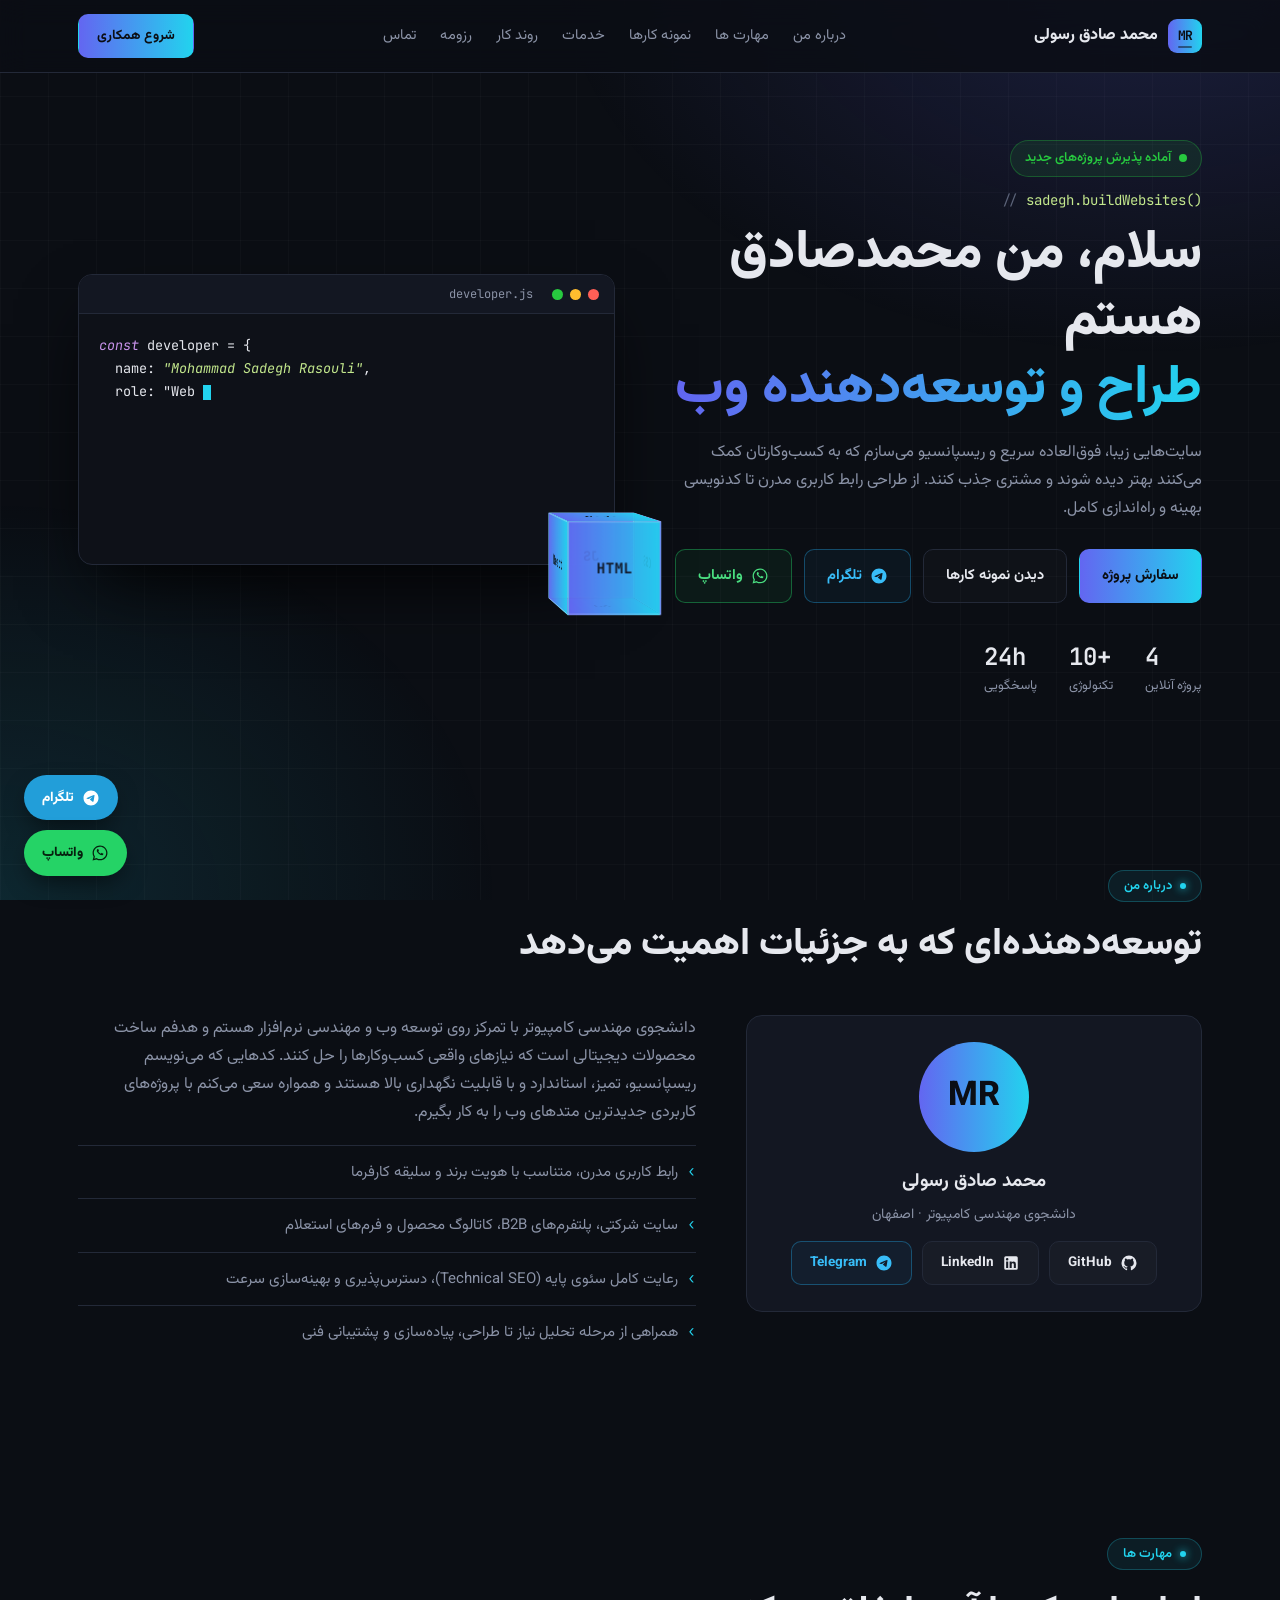
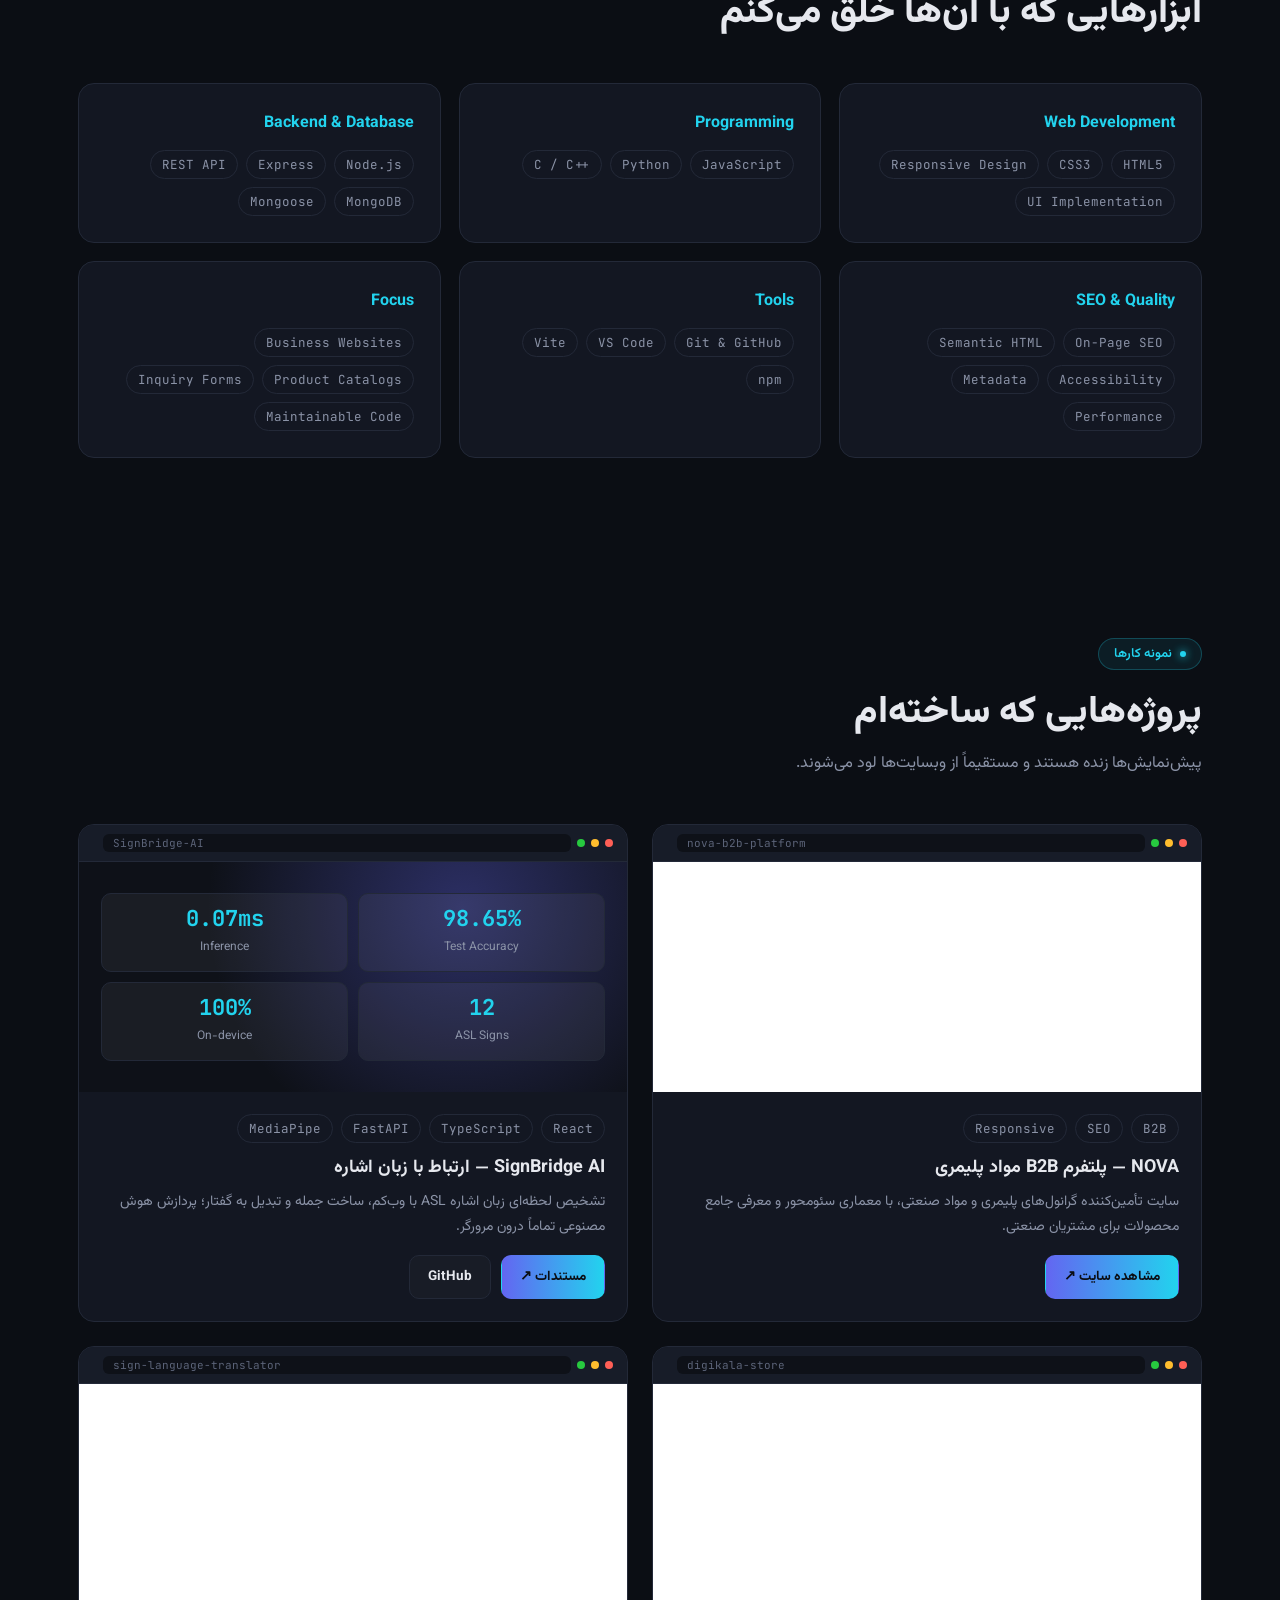
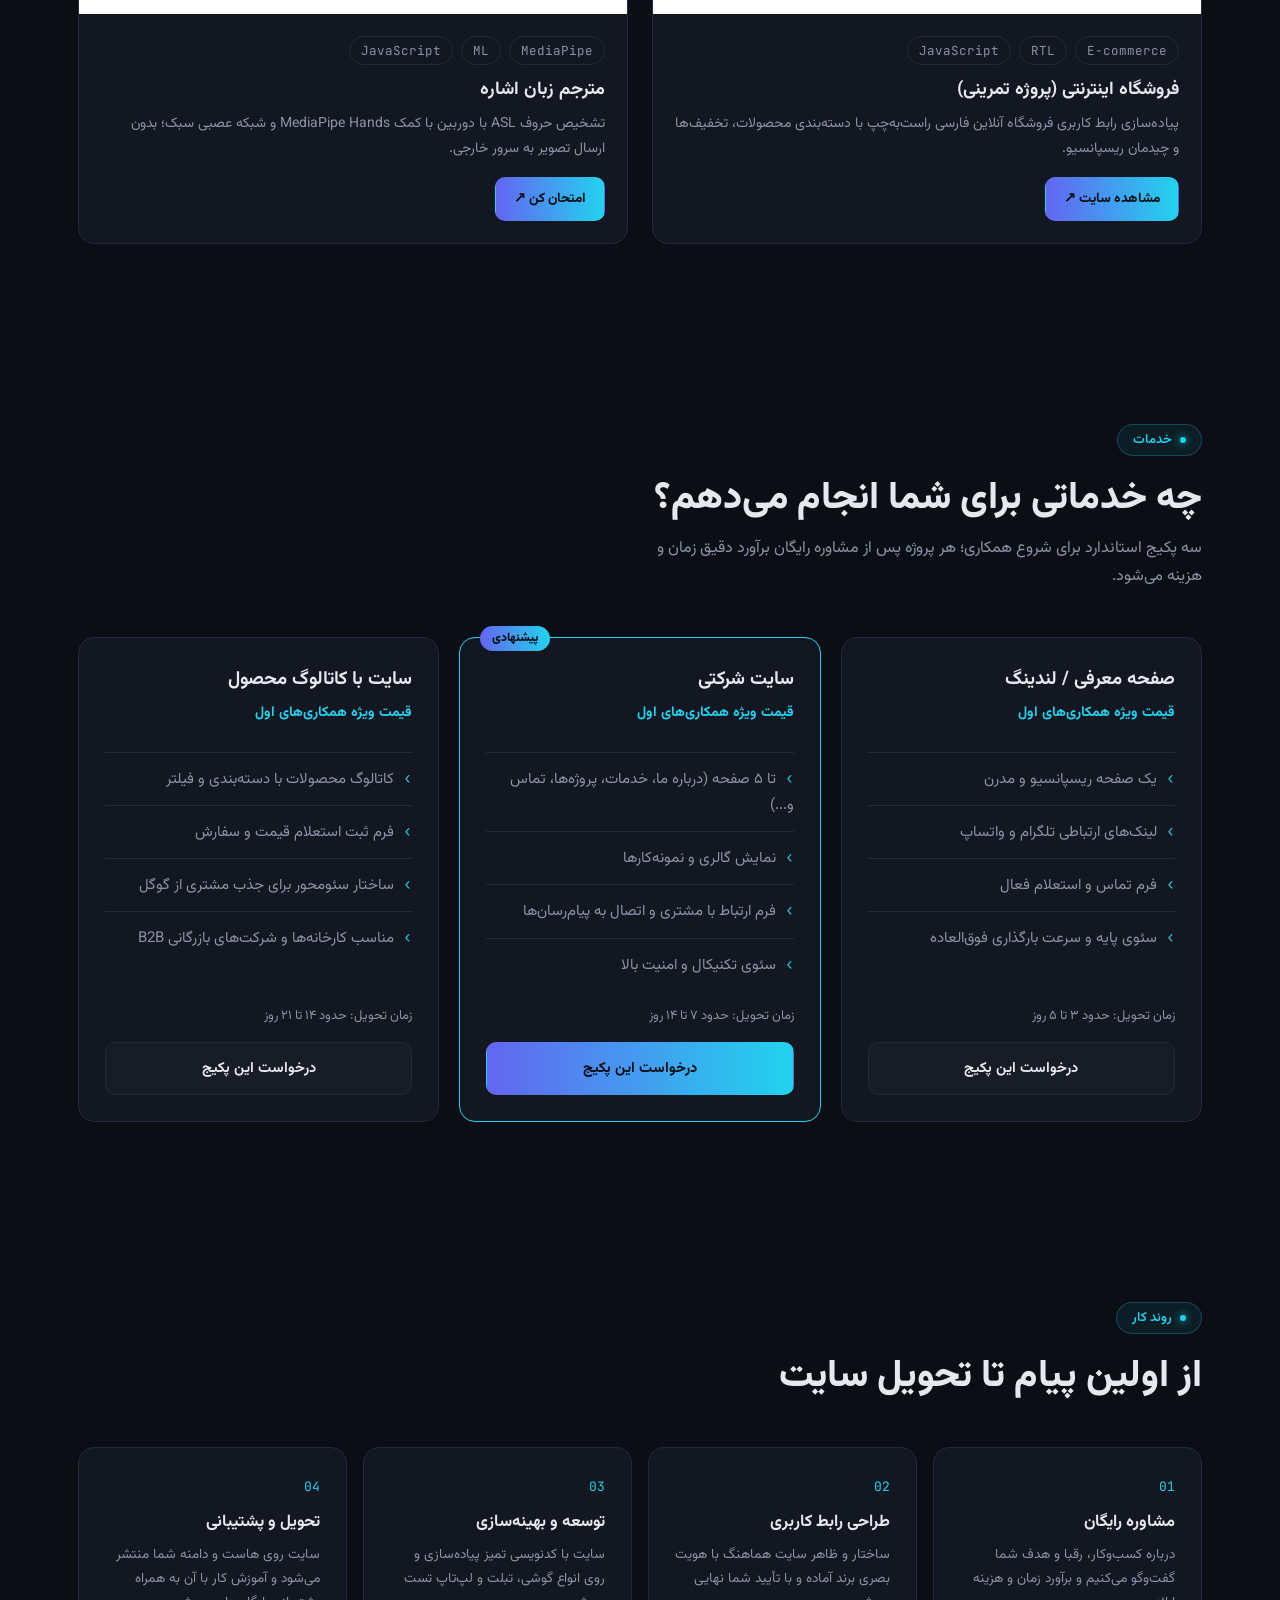
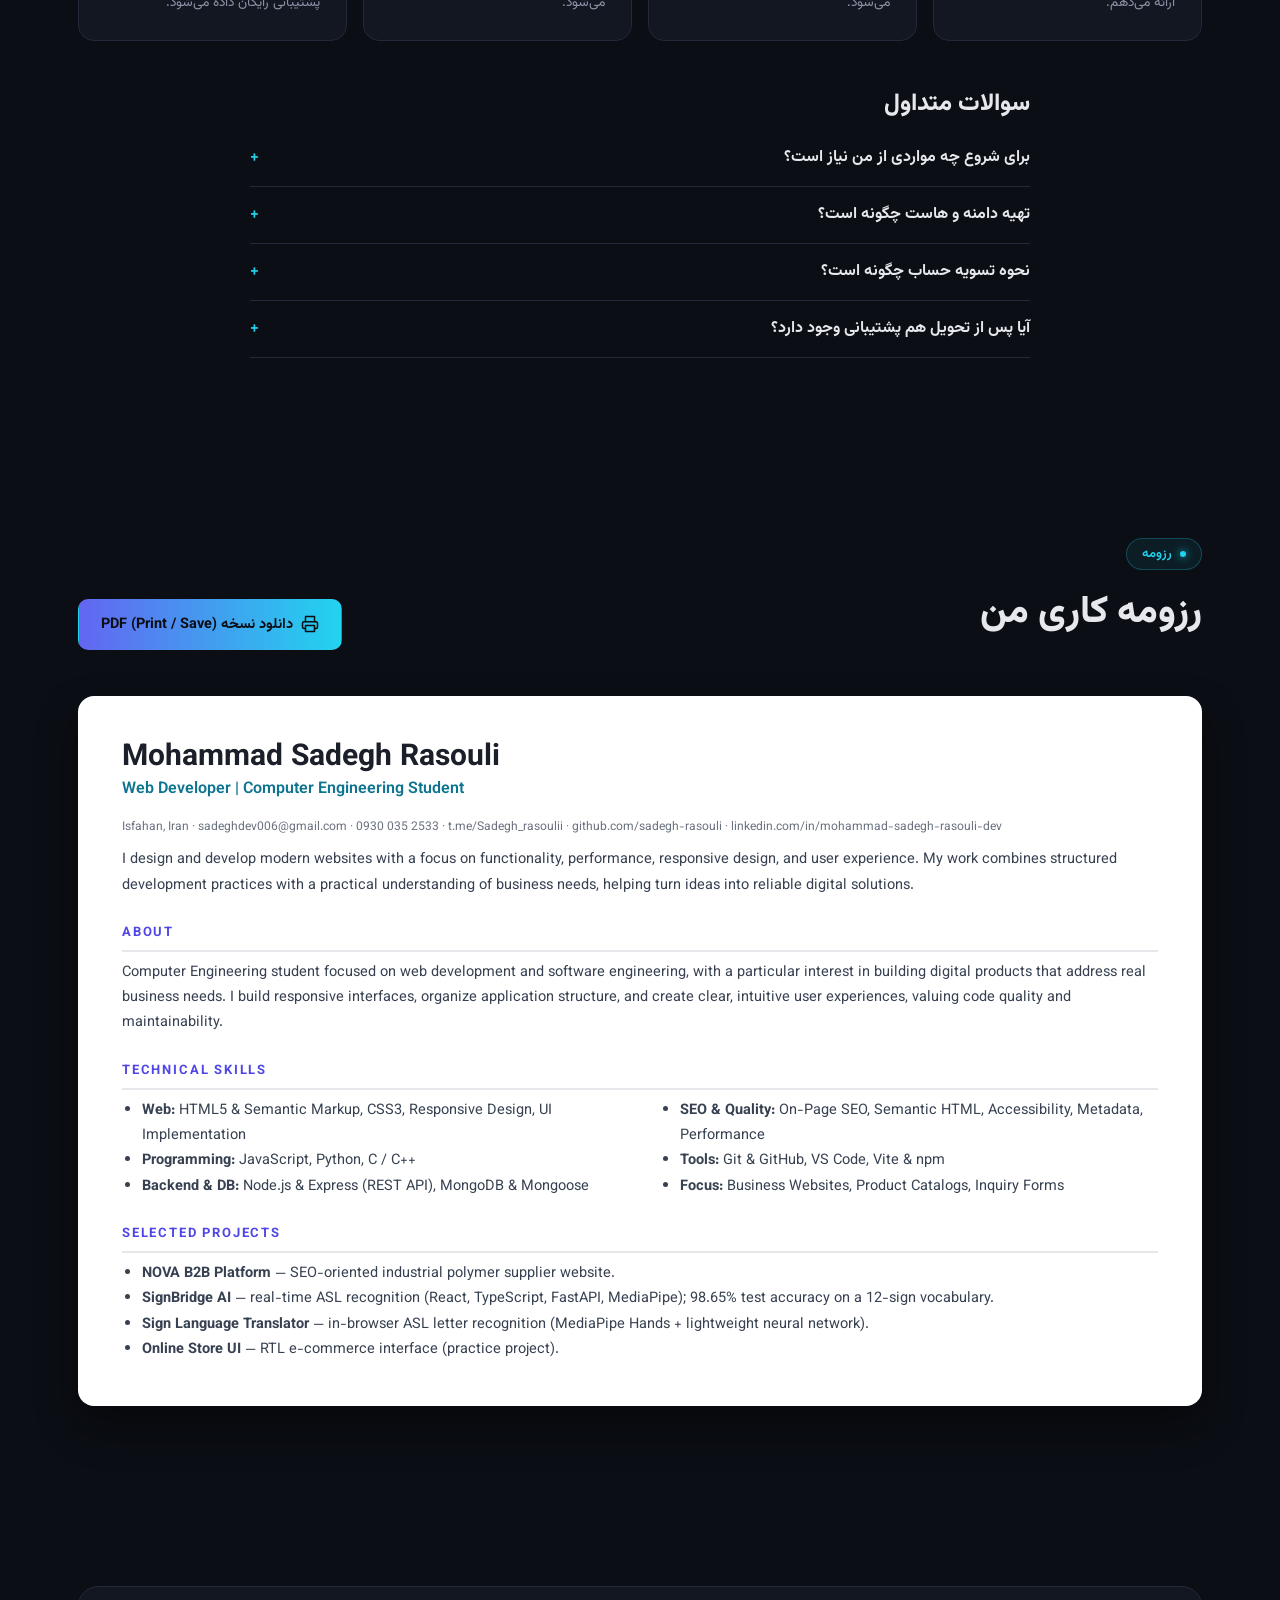
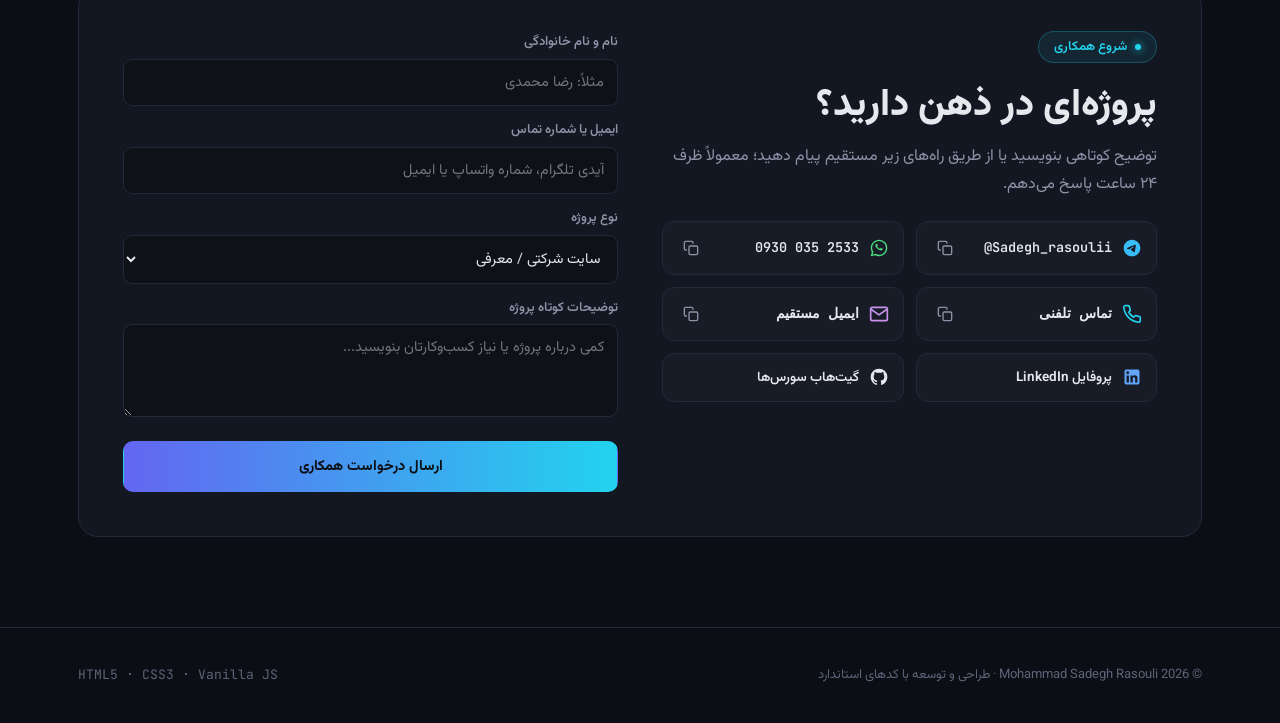
==== index.html @ d65803cf "Initial commit: Portfolio website" ====
<!DOCTYPE html>
<html lang="fa" dir="rtl">

<head>
  <meta charset="UTF-8">
  <meta name="viewport" content="width=device-width, initial-scale=1.0">
  <title>محمد صادق رسولی | Mohammad Sadegh Rasouli — Web Developer</title>
  <meta name="description"
    content="Mohammad Sadegh Rasouli — Web Developer & Computer Engineering Student. Responsive, fast, business-focused websites. اصفهان">

  <!-- Favicon -->
  <link rel="icon"
    href="data:image/svg+xml,%3Csvg xmlns='http://www.w3.org/2000/svg' viewBox='0 0 40 40'%3E%3Cdefs%3E%3ClinearGradient id='g'%3E%3Cstop stop-color='%236366F1'/%3E%3Cstop offset='1' stop-color='%2322D3EE'/%3E%3C/linearGradient%3E%3C/defs%3E%3Crect width='40' height='40' rx='10' fill='url(%23g)'/%3E%3Ctext x='20' y='26' text-anchor='middle' font-family='monospace' font-weight='700' font-size='16' fill='%230B0E14'%3EMR%3C/text%3E%3C/svg%3E">
  <meta name="theme-color" content="#0B0E14">

  <!-- Open Graph / Meta Tags -->
  <meta property="og:type" content="website">
  <meta property="og:title" content="Mohammad Sadegh Rasouli — Web Developer">
  <meta property="og:description" content="طراحی و توسعه وبسایت ریسپانسیو و سئومحور برای کسبوکارها — اصفهان">
  <meta property="og:url" content="https://sadegh-rasouli.github.io/">
  <meta property="og:image" content="https://sadegh-rasouli.github.io/images/og.jpg">
  <meta name="twitter:card" content="summary_large_image">

  <!-- Google Fonts -->
  <link rel="preconnect" href="https://fonts.googleapis.com">
  <link rel="preconnect" href="https://fonts.gstatic.com" crossorigin>
  <link
    href="https://fonts.googleapis.com/css2?family=Vazirmatn:wght@400;500;700;800&family=JetBrains+Mono:wght@400;600&display=swap"
    rel="stylesheet">

  <!-- Custom Stylesheet -->
  <link rel="stylesheet" href="css/style.css">

  <!-- Main JavaScript File (Deferred) -->
  <script src="js/main.js" defer></script>
</head>

<body>

  <!-- Ambient Glow Background -->
  <div class="glow"></div>

  <!-- Header & Navigation -->
  <header>
    <div class="nav">
      <a href="#" class="logo"><span class="lm">MR</span>محمد صادق رسولی</a>
      <nav class="nl">
        <a href="#about">درباره من</a>
        <a href="#skills">مهارت ها</a>
        <a href="#projects">نمونه کارها</a>
        <a href="#services">خدمات</a>
        <a href="#process">روند کار</a>
        <a href="#resume">رزومه</a>
        <a href="#contact">تماس</a>
      </nav>
      <div class="nav-actions">
        <a href="#contact" class="btn bp sm">شروع همکاری</a>
        <button id="navToggle" class="nav-toggle" aria-label="منو">
          <svg viewBox="0 0 24 24">
            <line x1="3" y1="12" x2="21" y2="12"></line>
            <line x1="3" y1="6" x2="21" y2="6"></line>
            <line x1="3" y1="18" x2="21" y2="18"></line>
          </svg>
        </button>
      </div>
    </div>
  </header>

  <!-- Mobile Drawer Menu -->
  <div id="mobileOverlay" class="mobile-nav-overlay"></div>
  <aside id="mobileDrawer" class="mobile-drawer" aria-label="منوی موبایل">
    <div class="mobile-drawer-header">
      <div class="logo"><span class="lm">MR</span>منوی دسترسی</div>
      <button id="drawerClose" class="mobile-drawer-close" aria-label="بستن منو">
        <svg width="20" height="20" viewBox="0 0 24 24" fill="none" stroke="currentColor" stroke-width="2" stroke-linecap="round" stroke-linejoin="round">
          <line x1="18" y1="6" x2="6" y2="18"></line>
          <line x1="6" y1="6" x2="18" y2="18"></line>
        </svg>
      </button>
    </div>
    <nav class="mobile-nav-links">
      <a href="#about">درباره من <span>›</span></a>
      <a href="#skills">مهارت ها <span>›</span></a>
      <a href="#projects">نمونه کارها <span>›</span></a>
      <a href="#services">خدمات <span>›</span></a>
      <a href="#process">روند کار <span>›</span></a>
      <a href="#resume">رزومه <span>›</span></a>
      <a href="#contact">تماس <span>›</span></a>
    </nav>
    <div class="mobile-nav-cta">
      <a href="#contact" class="btn bp">شروع همکاری</a>
      <a href="https://t.me/Sadegh_rasoulii" target="_blank" rel="noopener" class="btn b-tg">
        <svg viewBox="0 0 24 24" fill="currentColor">
          <path d="M12 2C6.48 2 2 6.48 2 12s4.48 10 10 10 10-4.48 10-10S17.52 2 12 2zm4.64 6.8c-.15 1.58-.8 5.42-1.13 7.19-.14.75-.42 1-.68 1.03-.58.05-1.02-.38-1.58-.75-.88-.58-1.38-.94-2.23-1.5-.99-.65-.35-1.01.22-1.59.15-.15 2.71-2.48 2.76-2.69a.2.2 0 00-.05-.18c-.06-.05-.14-.03-.21-.02-.09.02-1.49.95-4.22 2.79-.4.27-.76.41-1.08.4-.36-.01-1.04-.2-1.55-.37-.63-.2-1.12-.31-1.08-.66.02-.18.27-.36.74-.55 2.92-1.27 4.86-2.11 5.83-2.51 2.78-1.16 3.35-1.36 3.73-1.36.08 0 .27.02.39.12.1.08.13.19.14.27-.01.06.01.24 0 .37z"/>
        </svg>
        پیام در تلگرام
      </a>
      <a href="https://wa.me/989300352533" target="_blank" rel="noopener" class="btn b-wa">
        <svg viewBox="0 0 24 24" fill="currentColor">
          <path d="M12.04 2C6.58 2 2.13 6.45 2.13 11.91C2.13 13.66 2.59 15.36 3.45 16.86L2.05 22L7.3 20.62C8.75 21.41 10.38 21.83 12.04 21.83C17.5 21.83 21.95 17.38 21.95 11.92C21.95 9.27 20.92 6.78 19.05 4.91C17.18 3.03 14.69 2 12.04 2M12.05 3.67C14.25 3.67 16.31 4.53 17.87 6.09C19.42 7.65 20.28 9.72 20.28 11.92C20.28 16.46 16.58 20.15 12.04 20.15C10.56 20.15 9.11 19.76 7.85 19L7.55 18.83L4.43 19.65L5.26 16.61L5.06 16.29C4.24 15 3.8 13.47 3.8 11.91C3.81 7.37 7.5 3.67 12.05 3.67M9.04 6.78C8.86 6.78 8.64 6.85 8.44 7.07C8.24 7.29 7.68 7.81 7.68 8.87C7.68 9.93 8.45 10.96 8.56 11.11C8.67 11.26 10.08 13.43 12.24 14.36C12.75 14.58 13.15 14.72 13.46 14.82C13.98 14.98 14.45 14.96 14.82 14.9C15.24 14.84 16.11 14.38 16.29 13.87C16.47 13.36 16.47 12.92 16.41 12.83C16.35 12.74 16.2 12.69 15.98 12.58C15.76 12.47 14.69 11.94 14.49 11.87C14.29 11.8 14.14 11.76 14 11.98C13.86 12.2 13.45 12.69 13.33 12.83C13.21 12.97 13.09 13 12.87 12.89C12.65 12.78 11.94 12.54 11.1 11.79C10.45 11.21 10.01 10.49 9.89 10.28C9.77 10.06 9.88 9.94 9.99 9.83C10.09 9.73 10.21 9.57 10.32 9.44C10.43 9.31 10.47 9.22 10.54 9.08C10.61 8.94 10.58 8.82 10.53 8.71C10.48 8.6 10.07 7.59 9.9 7.18C9.73 6.78 9.56 6.83 9.43 6.82C9.31 6.82 9.17 6.78 9.04 6.78Z"/>
        </svg>
        پیام در واتساپ
      </a>
    </div>
  </aside>

  <!-- Hero Section -->
  <section class="hero">
    <div class="wrap hg">
      <div>
        <div class="status-badge">
          <span class="status-dot"></span>
          آماده پذیرش پروژه‌های جدید
        </div>
        <div class="tag">sadegh.buildWebsites()</div>
        <h1>سلام، من محمدصادق هستم<br><span class="gt">طراح و توسعه‌دهنده وب</span></h1>
        <p class="lede">سایت‌هایی زیبا، فوق‌العاده سریع و ریسپانسیو می‌سازم که به کسب‌وکارتان کمک می‌کنند بهتر دیده شوند و مشتری جذب کنند. از طراحی رابط کاربری مدرن تا کدنویسی بهینه و راه‌اندازی کامل.</p>
        
        <div class="cta">
          <a href="#contact" class="btn bp">سفارش پروژه</a>
          <a href="#projects" class="btn bo">دیدن نمونه کارها</a>
          <a href="https://t.me/Sadegh_rasoulii" target="_blank" rel="noopener" class="btn b-tg">
            <svg viewBox="0 0 24 24" fill="currentColor">
              <path d="M12 2C6.48 2 2 6.48 2 12s4.48 10 10 10 10-4.48 10-10S17.52 2 12 2zm4.64 6.8c-.15 1.58-.8 5.42-1.13 7.19-.14.75-.42 1-.68 1.03-.58.05-1.02-.38-1.58-.75-.88-.58-1.38-.94-2.23-1.5-.99-.65-.35-1.01.22-1.59.15-.15 2.71-2.48 2.76-2.69a.2.2 0 00-.05-.18c-.06-.05-.14-.03-.21-.02-.09.02-1.49.95-4.22 2.79-.4.27-.76.41-1.08.4-.36-.01-1.04-.2-1.55-.37-.63-.2-1.12-.31-1.08-.66.02-.18.27-.36.74-.55 2.92-1.27 4.86-2.11 5.83-2.51 2.78-1.16 3.35-1.36 3.73-1.36.08 0 .27.02.39.12.1.08.13.19.14.27-.01.06.01.24 0 .37z"/>
            </svg>
            تلگرام
          </a>
          <a href="https://wa.me/989300352533" target="_blank" rel="noopener" class="btn b-wa">
            <svg viewBox="0 0 24 24" fill="currentColor">
              <path d="M12.04 2C6.58 2 2.13 6.45 2.13 11.91C2.13 13.66 2.59 15.36 3.45 16.86L2.05 22L7.3 20.62C8.75 21.41 10.38 21.83 12.04 21.83C17.5 21.83 21.95 17.38 21.95 11.92C21.95 9.27 20.92 6.78 19.05 4.91C17.18 3.03 14.69 2 12.04 2M12.05 3.67C14.25 3.67 16.31 4.53 17.87 6.09C19.42 7.65 20.28 9.72 20.28 11.92C20.28 16.46 16.58 20.15 12.04 20.15C10.56 20.15 9.11 19.76 7.85 19L7.55 18.83L4.43 19.65L5.26 16.61L5.06 16.29C4.24 15 3.8 13.47 3.8 11.91C3.81 7.37 7.5 3.67 12.05 3.67M9.04 6.78C8.86 6.78 8.64 6.85 8.44 7.07C8.24 7.29 7.68 7.81 7.68 8.87C7.68 9.93 8.45 10.96 8.56 11.11C8.67 11.26 10.08 13.43 12.24 14.36C12.75 14.58 13.15 14.72 13.46 14.82C13.98 14.98 14.45 14.96 14.82 14.9C15.24 14.84 16.11 14.38 16.29 13.87C16.47 13.36 16.47 12.92 16.41 12.83C16.35 12.74 16.2 12.69 15.98 12.58C15.76 12.47 14.69 11.94 14.49 11.87C14.29 11.8 14.14 11.76 14 11.98C13.86 12.2 13.45 12.69 13.33 12.83C13.21 12.97 13.09 13 12.87 12.89C12.65 12.78 11.94 12.54 11.1 11.79C10.45 11.21 10.01 10.49 9.89 10.28C9.77 10.06 9.88 9.94 9.99 9.83C10.09 9.73 10.21 9.57 10.32 9.44C10.43 9.31 10.47 9.22 10.54 9.08C10.61 8.94 10.58 8.82 10.53 8.71C10.48 8.6 10.07 7.59 9.9 7.18C9.73 6.78 9.56 6.83 9.43 6.82C9.31 6.82 9.17 6.78 9.04 6.78Z"/>
            </svg>
            واتساپ
          </a>
        </div>

        <div class="st">
          <div><b>4</b><span>پروژه آنلاین</span></div>
          <div><b>10+</b><span>تکنولوژی</span></div>
          <div><b>24h</b><span>پاسخگویی</span></div>
        </div>
      </div>

      <div class="scene" data-tilt="8">
        <div class="ed">
          <div class="eb2">
            <i style="background:#FF5F56"></i>
            <i style="background:#FFBD2E"></i>
            <i style="background:#27C93F"></i>
            <span>developer.js</span>
          </div>
          <pre class="ec" id="code"></pre>
        </div>
        <div class="cube">
          <div>HTML</div>
          <div>CSS</div>
          <div>JS</div>
          <div>React</div>
          <div>Node</div>
          <div>Py</div>
        </div>
      </div>
    </div>
  </section>

  <!-- About Section -->
  <section id="about" class="rv">
    <div class="wrap">
      <div class="sh">
        <div class="eb"><i></i>درباره من</div>
        <h2>توسعه‌دهنده‌ای که به جزئیات اهمیت می‌دهد</h2>
      </div>
      <div class="abg">
        <div class="card" data-tilt="6" style="text-align:center">
          <div class="av">
            <img src="images/me.jpg" alt="Mohammad Sadegh Rasouli" onerror="this.remove()">
            MR
          </div>
          <h3>محمد صادق رسولی</h3>
          <p class="lede" style="margin:4px auto 14px;font-size:14px">دانشجوی مهندسی کامپیوتر · اصفهان</p>
          <div style="display:flex;gap:10px;justify-content:center;flex-wrap:wrap">
            <a class="btn bo sm" href="https://github.com/sadegh-rasouli" target="_blank" rel="noopener">
              <svg viewBox="0 0 24 24" fill="currentColor" width="16" height="16">
                <path d="M12 2A10 10 0 0 0 2 12c0 4.42 2.87 8.17 6.84 9.5.5.08.66-.23.66-.5v-1.69c-2.77.6-3.36-1.34-3.36-1.34-.46-1.16-1.11-1.47-1.11-1.47-.91-.62.07-.6.07-.6 1 .07 1.53 1.03 1.53 1.03.87 1.52 2.34 1.07 2.91.83.1-.65.35-1.09.63-1.34-2.22-.25-4.55-1.11-4.55-4.92 0-1.11.38-2 1.03-2.71-.1-.25-.45-1.29.1-2.64 0 0 .84-.27 2.75 1.02.79-.22 1.65-.33 2.5-.33.85 0 1.71.11 2.5.33 1.91-1.29 2.75-1.02 2.75-1.02.55 1.35.2 2.39.1 2.64.65.71 1.03 1.6 1.03 2.71 0 3.82-2.34 4.66-4.57 4.91.36.31.69.92.69 1.85V21c0 .27.16.59.67.5C19.14 20.16 22 16.42 22 12A10 10 0 0 0 12 2z"/>
              </svg>
              GitHub
            </a>
            <a class="btn bo sm" href="https://www.linkedin.com/in/mohammad-sadegh-rasouli-dev/" target="_blank" rel="noopener">
              <svg viewBox="0 0 24 24" fill="currentColor" width="16" height="16">
                <path d="M19 3a2 2 0 0 1 2 2v14a2 2 0 0 1-2 2H5a2 2 0 0 1-2-2V5a2 2 0 0 1 2-2h14m-.5 15.5v-5.3a3.26 3.26 0 0 0-3.26-3.26c-.85 0-1.84.52-2.28 1.3v-1.11h-2.79v8.37h2.79v-4.93c0-.77.62-1.4 1.39-1.4a1.4 1.4 0 0 1 1.4 1.4v4.93h2.75M6.88 8.56a1.68 1.68 0 0 0 1.68-1.68c0-.93-.75-1.69-1.68-1.69a1.69 1.69 0 0 0-1.69 1.69c0 .93.76 1.68 1.69 1.68m1.39 9.94v-8.37H5.5v8.37h2.77z"/>
              </svg>
              LinkedIn
            </a>
            <a class="btn b-tg sm" href="https://t.me/Sadegh_rasoulii" target="_blank" rel="noopener">
              <svg viewBox="0 0 24 24" fill="currentColor" width="16" height="16">
                <path d="M12 2C6.48 2 2 6.48 2 12s4.48 10 10 10 10-4.48 10-10S17.52 2 12 2zm4.64 6.8c-.15 1.58-.8 5.42-1.13 7.19-.14.75-.42 1-.68 1.03-.58.05-1.02-.38-1.58-.75-.88-.58-1.38-.94-2.23-1.5-.99-.65-.35-1.01.22-1.59.15-.15 2.71-2.48 2.76-2.69a.2.2 0 00-.05-.18c-.06-.05-.14-.03-.21-.02-.09.02-1.49.95-4.22 2.79-.4.27-.76.41-1.08.4-.36-.01-1.04-.2-1.55-.37-.63-.2-1.12-.31-1.08-.66.02-.18.27-.36.74-.55 2.92-1.27 4.86-2.11 5.83-2.51 2.78-1.16 3.35-1.36 3.73-1.36.08 0 .27.02.39.12.1.08.13.19.14.27-.01.06.01.24 0 .37z"/>
              </svg>
              Telegram
            </a>
          </div>
        </div>
        <div>
          <p class="lede" style="max-width:none">دانشجوی مهندسی کامپیوتر با تمرکز روی توسعه وب و مهندسی نرم‌افزار هستم و هدفم ساخت محصولات دیجیتالی است که نیازهای واقعی کسب‌وکارها را حل کنند. کدهایی که می‌نویسم ریسپانسیو، تمیز، استاندارد و با قابلیت نگهداری بالا هستند و همواره سعی می‌کنم با پروژه‌های کاربردی جدیدترین متدهای وب را به کار بگیرم.</p>
          <ul class="ck">
            <li>رابط کاربری مدرن، متناسب با هویت برند و سلیقه کارفرما</li>
            <li>سایت شرکتی، پلتفرم‌های B2B، کاتالوگ محصول و فرم‌های استعلام</li>
            <li>رعایت کامل سئوی پایه (Technical SEO)، دسترس‌پذیری و بهینه‌سازی سرعت</li>
            <li>همراهی از مرحله تحلیل نیاز تا طراحی، پیاده‌سازی و پشتیبانی فنی</li>
          </ul>
        </div>
      </div>
    </div>
  </section>

  <!-- Skills Section -->
  <section id="skills" class="rv">
    <div class="wrap">
      <div class="sh">
        <div class="eb"><i></i>مهارت ها</div>
        <h2>ابزارهایی که با آن‌ها خلق می‌کنم</h2>
      </div>
      <div class="sg">
        <div class="card" data-tilt="6">
          <h3>Web Development</h3>
          <div class="chips">
            <span>HTML5</span>
            <span>CSS3</span>
            <span>Responsive Design</span>
            <span>UI Implementation</span>
          </div>
        </div>
        <div class="card" data-tilt="6">
          <h3>Programming</h3>
          <div class="chips">
            <span>JavaScript</span>
            <span>Python</span>
            <span>C / C++</span>
          </div>
        </div>
        <div class="card" data-tilt="6">
          <h3>Backend & Database</h3>
          <div class="chips">
            <span>Node.js</span>
            <span>Express</span>
            <span>REST API</span>
            <span>MongoDB</span>
            <span>Mongoose</span>
          </div>
        </div>
        <div class="card" data-tilt="6">
          <h3>SEO & Quality</h3>
          <div class="chips">
            <span>On-Page SEO</span>
            <span>Semantic HTML</span>
            <span>Accessibility</span>
            <span>Metadata</span>
            <span>Performance</span>
          </div>
        </div>
        <div class="card" data-tilt="6">
          <h3>Tools</h3>
          <div class="chips">
            <span>Git & GitHub</span>
            <span>VS Code</span>
            <span>Vite</span>
            <span>npm</span>
          </div>
        </div>
        <div class="card" data-tilt="6">
          <h3>Focus</h3>
          <div class="chips">
            <span>Business Websites</span>
            <span>Product Catalogs</span>
            <span>Inquiry Forms</span>
            <span>Maintainable Code</span>
          </div>
        </div>
      </div>
    </div>
  </section>

  <!-- Projects Section -->
  <section id="projects" class="rv">
    <div class="wrap">
      <div class="sh">
        <div class="eb"><i></i>نمونه کارها</div>
        <h2>پروژه‌هایی که ساخته‌ام</h2>
        <p class="lede">پیش‌نمایش‌ها زنده هستند و مستقیماً از وبسایت‌ها لود می‌شوند.</p>
      </div>
      <div class="pg">
        <div class="card pc" data-tilt="5">
          <div class="bar">
            <i style="background:#FF5F56"></i>
            <i style="background:#FFBD2E"></i>
            <i style="background:#27C93F"></i>
            <span>nova-b2b-platform</span>
          </div>
          <div class="pv">
            <iframe loading="lazy" title="NOVA preview" sandbox="allow-scripts allow-same-origin"
              data-src="https://sadegh-rasouli.github.io/nova-b2b-platform/"></iframe>
          </div>
          <div class="pi">
            <div class="chips"><span>B2B</span><span>SEO</span><span>Responsive</span></div>
            <h3>NOVA — پلتفرم B2B مواد پلیمری</h3>
            <p>سایت تأمین‌کننده گرانول‌های پلیمری و مواد صنعتی، با معماری سئومحور و معرفی جامع محصولات برای مشتریان صنعتی.</p>
            <div class="pl">
              <a class="btn bp sm" href="https://sadegh-rasouli.github.io/nova-b2b-platform/" target="_blank"
                rel="noopener">مشاهده سایت ↗</a>
            </div>
          </div>
        </div>

        <div class="card pc" data-tilt="5">
          <div class="bar">
            <i style="background:#FF5F56"></i>
            <i style="background:#FFBD2E"></i>
            <i style="background:#27C93F"></i>
            <span>SignBridge-AI</span>
          </div>
          <div class="pv sb">
            <div><b>98.65%</b><small>Test Accuracy</small></div>
            <div><b>0.07ms</b><small>Inference</small></div>
            <div><b>12</b><small>ASL Signs</small></div>
            <div><b>100%</b><small>On-device</small></div>
          </div>
          <div class="pi">
            <div class="chips"><span>React</span><span>TypeScript</span><span>FastAPI</span><span>MediaPipe</span></div>
            <h3>SignBridge AI — ارتباط با زبان اشاره</h3>
            <p>تشخیص لحظه‌ای زبان اشاره ASL با وب‌کم، ساخت جمله و تبدیل به گفتار؛ پردازش هوش مصنوعی تماماً درون مرورگر.</p>
            <div class="pl">
              <a class="btn bp sm" href="https://sadegh-rasouli.github.io/SignBridge-AI/" target="_blank"
                rel="noopener">مستندات ↗</a>
              <a class="btn bo sm" href="https://github.com/sadegh-rasouli/SignBridge-AI" target="_blank"
                rel="noopener">GitHub</a>
            </div>
          </div>
        </div>

        <div class="card pc" data-tilt="5">
          <div class="bar">
            <i style="background:#FF5F56"></i>
            <i style="background:#FFBD2E"></i>
            <i style="background:#27C93F"></i>
            <span>digikala-store</span>
          </div>
          <div class="pv">
            <iframe loading="lazy" title="Store preview" sandbox="allow-scripts allow-same-origin"
              data-src="https://sadegh-rasouli.github.io/digikala-store/"></iframe>
          </div>
          <div class="pi">
            <div class="chips"><span>E-commerce</span><span>RTL</span><span>JavaScript</span></div>
            <h3>فروشگاه اینترنتی (پروژه تمرینی)</h3>
            <p>پیاده‌سازی رابط کاربری فروشگاه آنلاین فارسی راست‌به‌چپ با دسته‌بندی محصولات، تخفیف‌ها و چیدمان ریسپانسیو.</p>
            <div class="pl">
              <a class="btn bp sm" href="https://sadegh-rasouli.github.io/digikala-store/" target="_blank"
                rel="noopener">مشاهده سایت ↗</a>
            </div>
          </div>
        </div>

        <div class="card pc" data-tilt="5">
          <div class="bar">
            <i style="background:#FF5F56"></i>
            <i style="background:#FFBD2E"></i>
            <i style="background:#27C93F"></i>
            <span>sign-language-translator</span>
          </div>
          <div class="pv">
            <iframe loading="lazy" title="Translator preview" sandbox="allow-scripts allow-same-origin"
              data-src="https://sadegh-rasouli.github.io/sign-language-translator/"></iframe>
          </div>
          <div class="pi">
            <div class="chips"><span>MediaPipe</span><span>ML</span><span>JavaScript</span></div>
            <h3>مترجم زبان اشاره</h3>
            <p>تشخیص حروف ASL با دوربین با کمک MediaPipe Hands و شبکه عصبی سبک؛ بدون ارسال تصویر به سرور خارجی.</p>
            <div class="pl">
              <a class="btn bp sm" href="https://sadegh-rasouli.github.io/sign-language-translator/" target="_blank"
                rel="noopener">امتحان کن ↗</a>
            </div>
          </div>
        </div>
      </div>
    </div>
  </section>

  <!-- Services Section -->
  <section id="services" class="rv">
    <div class="wrap">
      <div class="sh">
        <div class="eb"><i></i>خدمات</div>
        <h2>چه خدماتی برای شما انجام می‌دهم؟</h2>
        <p class="lede">سه پکیج استاندارد برای شروع همکاری؛ هر پروژه پس از مشاوره رایگان برآورد دقیق زمان و هزینه می‌شود.</p>
      </div>
      <div class="pk">
        <div class="card" data-tilt="5">
          <h3>صفحه معرفی / لندینگ</h3>
          <p class="pr">قیمت ویژه همکاری‌های اول</p>
          <ul class="ck">
            <li>یک صفحه ریسپانسیو و مدرن</li>
            <li>لینک‌های ارتباطی تلگرام و واتساپ</li>
            <li>فرم تماس و استعلام فعال</li>
            <li>سئوی پایه و سرعت بارگذاری فوق‌العاده</li>
          </ul>
          <p class="tm">زمان تحویل: حدود ۳ تا ۵ روز</p>
          <a class="btn bo" href="#contact">درخواست این پکیج</a>
        </div>
        <div class="card hot" data-tilt="5">
          <h3>سایت شرکتی</h3>
          <p class="pr">قیمت ویژه همکاری‌های اول</p>
          <ul class="ck">
            <li>تا ۵ صفحه (درباره ما، خدمات، پروژه‌ها، تماس و...)</li>
            <li>نمایش گالری و نمونه‌کارها</li>
            <li>فرم ارتباط با مشتری و اتصال به پیام‌رسان‌ها</li>
            <li>سئوی تکنیکال و امنیت بالا</li>
          </ul>
          <p class="tm">زمان تحویل: حدود ۷ تا ۱۴ روز</p>
          <a class="btn bp" href="#contact">درخواست این پکیج</a>
        </div>
        <div class="card" data-tilt="5">
          <h3>سایت با کاتالوگ محصول</h3>
          <p class="pr">قیمت ویژه همکاری‌های اول</p>
          <ul class="ck">
            <li>کاتالوگ محصولات با دسته‌بندی و فیلتر</li>
            <li>فرم ثبت استعلام قیمت و سفارش</li>
            <li>ساختار سئومحور برای جذب مشتری از گوگل</li>
            <li>مناسب کارخانه‌ها و شرکت‌های بازرگانی B2B</li>
          </ul>
          <p class="tm">زمان تحویل: حدود ۱۴ تا ۲۱ روز</p>
          <a class="btn bo" href="#contact">درخواست این پکیج</a>
        </div>
      </div>
    </div>
  </section>

  <!-- Process & FAQ Section -->
  <section id="process" class="rv">
    <div class="wrap">
      <div class="sh">
        <div class="eb"><i></i>روند کار</div>
        <h2>از اولین پیام تا تحویل سایت</h2>
      </div>
      <div class="stp">
        <div class="card">
          <span class="mono">01</span>
          <h3>مشاوره رایگان</h3>
          <p>درباره کسب‌وکار، رقبا و هدف شما گفت‌وگو می‌کنیم و برآورد زمان و هزینه ارائه می‌دهم.</p>
        </div>
        <div class="card">
          <span class="mono">02</span>
          <h3>طراحی رابط کاربری</h3>
          <p>ساختار و ظاهر سایت هماهنگ با هویت بصری برند آماده و با تأیید شما نهایی می‌شود.</p>
        </div>
        <div class="card">
          <span class="mono">03</span>
          <h3>توسعه و بهینه‌سازی</h3>
          <p>سایت با کدنویسی تمیز پیاده‌سازی و روی انواع گوشی، تبلت و لپ‌تاپ تست می‌شود.</p>
        </div>
        <div class="card">
          <span class="mono">04</span>
          <h3>تحویل و پشتیبانی</h3>
          <p>سایت روی هاست و دامنه شما منتشر می‌شود و آموزش کار با آن به همراه پشتیبانی رایگان داده می‌شود.</p>
        </div>
      </div>

      <div class="faq">
        <h2 style="font-size:24px;margin-bottom:10px">سوالات متداول</h2>
        <details>
          <summary>برای شروع چه مواردی از من نیاز است؟</summary>
          <p>معرفی کوتاه کسب‌وکار، لوگو، تصاویر و در صورت وجود نمونه سایت‌هایی که می‌پسندید. مابقی مراحل فنی با من است.</p>
        </details>
        <details>
          <summary>تهیه دامنه و هاست چگونه است؟</summary>
          <p>در تمام مراحل انتخاب بهترین هاست و ثبت دامنه راهنمایی کامل دریافت می‌کنید و کانفیگ‌ها به رایگان انجام می‌شود.</p>
        </details>
        <details>
          <summary>نحوه تسویه حساب چگونه است؟</summary>
          <p>پس از توافق، درصدی به عنوان پیش‌پرداخت برای شروع کار و مابقی بعد از مشاهده و تأیید نهایی سایت پرداخت می‌شود.</p>
        </details>
        <details>
          <summary>آیا پس از تحویل هم پشتیبانی وجود دارد؟</summary>
          <p>بله، هرگونه باگ و ایراد فنی بدون هزینه رفع می‌شود و برای افزودن قابلیت‌های آتی همیشه در دسترس خواهم بود.</p>
        </details>
      </div>
    </div>
  </section>

  <!-- Resume Section -->
  <section id="resume" class="rv">
    <div class="wrap">
      <div class="sh noprint"
        style="display:flex;justify-content:space-between;align-items:flex-end;gap:20px;flex-wrap:wrap">
        <div>
          <div class="eb"><i></i>رزومه</div>
          <h2>رزومه کاری من</h2>
        </div>
        <button class="btn bp" onclick="window.print()">
          <svg viewBox="0 0 24 24" fill="none" stroke="currentColor" stroke-width="2" stroke-linecap="round" stroke-linejoin="round" width="18" height="18">
            <polyline points="6 9 6 2 18 2 18 9"></polyline>
            <path d="M6 18H4a2 2 0 0 1-2-2v-5a2 2 0 0 1 2-2h16a2 2 0 0 1 2 2v5a2 2 0 0 1-2 2h-2"></path>
            <rect x="6" y="14" width="12" height="8"></rect>
          </svg>
          دانلود نسخه PDF (Print / Save)
        </button>
      </div>
      <div class="res">
        <h3>Mohammad Sadegh Rasouli</h3>
        <div class="rl">Web Developer | Computer Engineering Student</div>
        <p><small>Isfahan, Iran · sadeghdev006@gmail.com · 0930 035 2533 · t.me/Sadegh_rasoulii · github.com/sadegh-rasouli ·
            linkedin.com/in/mohammad-sadegh-rasouli-dev</small></p>
        <p>I design and develop modern websites with a focus on functionality, performance, responsive design, and user
          experience. My work combines structured development practices with a practical understanding of business
          needs, helping turn ideas into reliable digital solutions.</p>

        <h4>About</h4>
        <p>Computer Engineering student focused on web development and software engineering, with a particular interest
          in building digital products that address real business needs. I build responsive interfaces, organize
          application structure, and create clear, intuitive user experiences, valuing code quality and maintainability.
        </p>

        <h4>Technical Skills</h4>
        <div class="two">
          <ul>
            <li><b>Web:</b> HTML5 &amp; Semantic Markup, CSS3, Responsive Design, UI Implementation</li>
            <li><b>Programming:</b> JavaScript, Python, C / C++</li>
            <li><b>Backend &amp; DB:</b> Node.js &amp; Express (REST API), MongoDB &amp; Mongoose</li>
          </ul>
          <ul>
            <li><b>SEO &amp; Quality:</b> On-Page SEO, Semantic HTML, Accessibility, Metadata, Performance</li>
            <li><b>Tools:</b> Git &amp; GitHub, VS Code, Vite &amp; npm</li>
            <li><b>Focus:</b> Business Websites, Product Catalogs, Inquiry Forms</li>
          </ul>
        </div>

        <h4>Selected Projects</h4>
        <ul>
          <li><b>NOVA B2B Platform</b> — SEO-oriented industrial polymer supplier website.</li>
          <li><b>SignBridge AI</b> — real-time ASL recognition (React, TypeScript, FastAPI, MediaPipe); 98.65% test
            accuracy on a 12-sign vocabulary.</li>
          <li><b>Sign Language Translator</b> — in-browser ASL letter recognition (MediaPipe Hands + lightweight neural
            network).</li>
          <li><b>Online Store UI</b> — RTL e-commerce interface (practice project).</li>
        </ul>
      </div>
    </div>
  </section>

  <!-- Contact Section -->
  <section id="contact" class="rv">
    <div class="wrap">
      <div class="box">
        <div class="cg">
          <div>
            <div class="eb"><i></i>شروع همکاری</div>
            <h2>پروژه‌ای در ذهن دارید؟</h2>
            <p class="lede">توضیح کوتاهی بنویسید یا از طریق راه‌های زیر مستقیم پیام دهید؛ معمولاً ظرف ۲۴ ساعت پاسخ می‌دهم.</p>

            <div class="qc">
              <!-- Telegram Card -->
              <div class="qc-card">
                <a class="qc-info" href="https://t.me/Sadegh_rasoulii" target="_blank" rel="noopener">
                  <svg viewBox="0 0 24 24" fill="#38bdf8">
                    <path d="M12 2C6.48 2 2 6.48 2 12s4.48 10 10 10 10-4.48 10-10S17.52 2 12 2zm4.64 6.8c-.15 1.58-.8 5.42-1.13 7.19-.14.75-.42 1-.68 1.03-.58.05-1.02-.38-1.58-.75-.88-.58-1.38-.94-2.23-1.5-.99-.65-.35-1.01.22-1.59.15-.15 2.71-2.48 2.76-2.69a.2.2 0 00-.05-.18c-.06-.05-.14-.03-.21-.02-.09.02-1.49.95-4.22 2.79-.4.27-.76.41-1.08.4-.36-.01-1.04-.2-1.55-.37-.63-.2-1.12-.31-1.08-.66.02-.18.27-.36.74-.55 2.92-1.27 4.86-2.11 5.83-2.51 2.78-1.16 3.35-1.36 3.73-1.36.08 0 .27.02.39.12.1.08.13.19.14.27-.01.06.01.24 0 .37z"/>
                  </svg>
                  <span class="qc-label mono">@Sadegh_rasoulii</span>
                </a>
                <button class="copy-btn" data-copy="@Sadegh_rasoulii" data-label="آیدی تلگرام" title="کپی آیدی تلگرام" aria-label="کپی آیدی تلگرام">
                  <svg viewBox="0 0 24 24" fill="none" stroke="currentColor" stroke-width="2" stroke-linecap="round" stroke-linejoin="round">
                    <rect x="9" y="9" width="13" height="13" rx="2" ry="2"></rect>
                    <path d="M5 15H4a2 2 0 0 1-2-2V4a2 2 0 0 1 2-2h9a2 2 0 0 1 2 2v1"></path>
                  </svg>
                </button>
              </div>

              <!-- WhatsApp Card -->
              <div class="qc-card">
                <a class="qc-info" href="https://wa.me/989300352533" target="_blank" rel="noopener">
                  <svg viewBox="0 0 24 24" fill="#4ade80">
                    <path d="M12.04 2C6.58 2 2.13 6.45 2.13 11.91C2.13 13.66 2.59 15.36 3.45 16.86L2.05 22L7.3 20.62C8.75 21.41 10.38 21.83 12.04 21.83C17.5 21.83 21.95 17.38 21.95 11.92C21.95 9.27 20.92 6.78 19.05 4.91C17.18 3.03 14.69 2 12.04 2M12.05 3.67C14.25 3.67 16.31 4.53 17.87 6.09C19.42 7.65 20.28 9.72 20.28 11.92C20.28 16.46 16.58 20.15 12.04 20.15C10.56 20.15 9.11 19.76 7.85 19L7.55 18.83L4.43 19.65L5.26 16.61L5.06 16.29C4.24 15 3.8 13.47 3.8 11.91C3.81 7.37 7.5 3.67 12.05 3.67M9.04 6.78C8.86 6.78 8.64 6.85 8.44 7.07C8.24 7.29 7.68 7.81 7.68 8.87C7.68 9.93 8.45 10.96 8.56 11.11C8.67 11.26 10.08 13.43 12.24 14.36C12.75 14.58 13.15 14.72 13.46 14.82C13.98 14.98 14.45 14.96 14.82 14.9C15.24 14.84 16.11 14.38 16.29 13.87C16.47 13.36 16.47 12.92 16.41 12.83C16.35 12.74 16.2 12.69 15.98 12.58C15.76 12.47 14.69 11.94 14.49 11.87C14.29 11.8 14.14 11.76 14 11.98C13.86 12.2 13.45 12.69 13.33 12.83C13.21 12.97 13.09 13 12.87 12.89C12.65 12.78 11.94 12.54 11.1 11.79C10.45 11.21 10.01 10.49 9.89 10.28C9.77 10.06 9.88 9.94 9.99 9.83C10.09 9.73 10.21 9.57 10.32 9.44C10.43 9.31 10.47 9.22 10.54 9.08C10.61 8.94 10.58 8.82 10.53 8.71C10.48 8.6 10.07 7.59 9.9 7.18C9.73 6.78 9.56 6.83 9.43 6.82C9.31 6.82 9.17 6.78 9.04 6.78Z"/>
                  </svg>
                  <span class="qc-label mono">0930 035 2533</span>
                </a>
                <button class="copy-btn" data-copy="09300352533" data-label="شماره واتساپ" title="کپی شماره واتساپ" aria-label="کپی شماره واتساپ">
                  <svg viewBox="0 0 24 24" fill="none" stroke="currentColor" stroke-width="2" stroke-linecap="round" stroke-linejoin="round">
                    <rect x="9" y="9" width="13" height="13" rx="2" ry="2"></rect>
                    <path d="M5 15H4a2 2 0 0 1-2-2V4a2 2 0 0 1 2-2h9a2 2 0 0 1 2 2v1"></path>
                  </svg>
                </button>
              </div>

              <!-- Phone Call Card -->
              <div class="qc-card">
                <a class="qc-info" href="tel:+989300352533">
                  <svg viewBox="0 0 24 24" fill="none" stroke="#22D3EE" stroke-width="2" stroke-linecap="round" stroke-linejoin="round">
                    <path d="M22 16.92v3a2 2 0 0 1-2.18 2 19.79 19.79 0 0 1-8.63-3.07 19.5 19.5 0 0 1-6-6 19.79 19.79 0 0 1-3.07-8.67A2 2 0 0 1 4.11 2h3a2 2 0 0 1 2 1.72 12.84 12.84 0 0 0 .7 2.81 2 2 0 0 1-.45 2.11L8.09 9.91a16 16 0 0 0 6 6l1.27-1.27a2 2 0 0 1 2.11-.45 12.84 12.84 0 0 0 2.81.7A2 2 0 0 1 22 16.92z"></path>
                  </svg>
                  <span class="qc-label mono">تماس تلفنی</span>
                </a>
                <button class="copy-btn" data-copy="09300352533" data-label="شماره تماس" title="کپی شماره تماس" aria-label="کپی شماره تماس">
                  <svg viewBox="0 0 24 24" fill="none" stroke="currentColor" stroke-width="2" stroke-linecap="round" stroke-linejoin="round">
                    <rect x="9" y="9" width="13" height="13" rx="2" ry="2"></rect>
                    <path d="M5 15H4a2 2 0 0 1-2-2V4a2 2 0 0 1 2-2h9a2 2 0 0 1 2 2v1"></path>
                  </svg>
                </button>
              </div>

              <!-- Email Card -->
              <div class="qc-card">
                <a class="qc-info" href="mailto:sadeghdev006@gmail.com">
                  <svg viewBox="0 0 24 24" fill="none" stroke="#C792EA" stroke-width="2" stroke-linecap="round" stroke-linejoin="round">
                    <path d="M4 4h16c1.1 0 2 .9 2 2v12c0 1.1-.9 2-2 2H4c-1.1 0-2-.9-2-2V6c0-1.1.9-2 2-2z"></path>
                    <polyline points="22,6 12,13 2,6"></polyline>
                  </svg>
                  <span class="qc-label mono">ایمیل مستقیم</span>
                </a>
                <button class="copy-btn" data-copy="sadeghdev006@gmail.com" data-label="آدرس ایمیل" title="کپی ایمیل" aria-label="کپی ایمیل">
                  <svg viewBox="0 0 24 24" fill="none" stroke="currentColor" stroke-width="2" stroke-linecap="round" stroke-linejoin="round">
                    <rect x="9" y="9" width="13" height="13" rx="2" ry="2"></rect>
                    <path d="M5 15H4a2 2 0 0 1-2-2V4a2 2 0 0 1 2-2h9a2 2 0 0 1 2 2v1"></path>
                  </svg>
                </button>
              </div>

              <!-- LinkedIn Card -->
              <div class="qc-card">
                <a class="qc-info" href="https://www.linkedin.com/in/mohammad-sadegh-rasouli-dev/" target="_blank" rel="noopener">
                  <svg viewBox="0 0 24 24" fill="#60a5fa">
                    <path d="M19 3a2 2 0 0 1 2 2v14a2 2 0 0 1-2 2H5a2 2 0 0 1-2-2V5a2 2 0 0 1 2-2h14m-.5 15.5v-5.3a3.26 3.26 0 0 0-3.26-3.26c-.85 0-1.84.52-2.28 1.3v-1.11h-2.79v8.37h2.79v-4.93c0-.77.62-1.4 1.39-1.4a1.4 1.4 0 0 1 1.4 1.4v4.93h2.75M6.88 8.56a1.68 1.68 0 0 0 1.68-1.68c0-.93-.75-1.69-1.68-1.69a1.69 1.69 0 0 0-1.69 1.69c0 .93.76 1.68 1.69 1.68m1.39 9.94v-8.37H5.5v8.37h2.77z"/>
                  </svg>
                  <span class="qc-label">پروفایل LinkedIn</span>
                </a>
              </div>

              <!-- GitHub Card -->
              <div class="qc-card">
                <a class="qc-info" href="https://github.com/sadegh-rasouli" target="_blank" rel="noopener">
                  <svg viewBox="0 0 24 24" fill="#E6E8EE">
                    <path d="M12 2A10 10 0 0 0 2 12c0 4.42 2.87 8.17 6.84 9.5.5.08.66-.23.66-.5v-1.69c-2.77.6-3.36-1.34-3.36-1.34-.46-1.16-1.11-1.47-1.11-1.47-.91-.62.07-.6.07-.6 1 .07 1.53 1.03 1.53 1.03.87 1.52 2.34 1.07 2.91.83.1-.65.35-1.09.63-1.34-2.22-.25-4.55-1.11-4.55-4.92 0-1.11.38-2 1.03-2.71-.1-.25-.45-1.29.1-2.64 0 0 .84-.27 2.75 1.02.79-.22 1.65-.33 2.5-.33.85 0 1.71.11 2.5.33 1.91-1.29 2.75-1.02 2.75-1.02.55 1.35.2 2.39.1 2.64.65.71 1.03 1.6 1.03 2.71 0 3.82-2.34 4.66-4.57 4.91.36.31.69.92.69 1.85V21c0 .27.16.59.67.5C19.14 20.16 22 16.42 22 12A10 10 0 0 0 12 2z"/>
                  </svg>
                  <span class="qc-label">گیت‌هاب سورس‌ها</span>
                </a>
              </div>
            </div>
          </div>

          <form id="cf" action="https://formspree.io/f/xrpzpdzn" method="POST">
            <label>نام و نام خانوادگی</label>
            <input name="name" required placeholder="مثلاً: رضا محمدی">

            <label>ایمیل یا شماره تماس</label>
            <input name="contact" required placeholder="آیدی تلگرام، شماره واتساپ یا ایمیل">

            <label>نوع پروژه</label>
            <select name="type">
              <option>سایت شرکتی / معرفی</option>
              <option>فروشگاهی / کاتالوگ محصول</option>
              <option>صفحه فرود (Landing Page)</option>
              <option>سایر موارد</option>
            </select>

            <label>توضیحات کوتاه پروژه</label>
            <textarea name="message" rows="3" required placeholder="کمی درباره پروژه یا نیاز کسب‌وکارتان بنویسید..."></textarea>

            <input type="hidden" name="_subject" value="پیام جدید از پورتفولیو">
            <button class="btn bp" type="submit">ارسال درخواست همکاری</button>
            <p id="fs" style="margin-top:10px;font-size:13.5px;display:none"></p>
          </form>
        </div>
      </div>
    </div>
  </section>

  <!-- Footer -->
  <footer>
    <div class="wrap fr">
      <span>© 2026 Mohammad Sadegh Rasouli · طراحی و توسعه با کدهای استاندارد</span>
      <span class="mono">HTML5 · CSS3 · Vanilla JS</span>
    </div>
  </footer>

  <!-- Toast Notification -->
  <div id="toast" class="toast" role="status" aria-live="polite">
    <svg viewBox="0 0 24 24" fill="none" stroke="currentColor" stroke-width="2" stroke-linecap="round" stroke-linejoin="round">
      <path d="M22 11.08V12a10 10 0 1 1-5.93-9.14"></path>
      <polyline points="22 4 12 14.01 9 11.01"></polyline>
    </svg>
    <span id="toastText">کپی شد!</span>
  </div>

  <!-- Dual Floating CTA Buttons (Telegram & WhatsApp) -->
  <div class="fab-container">
    <a class="fab fab-tg" href="https://t.me/Sadegh_rasoulii" target="_blank" rel="noopener" aria-label="پیام در تلگرام">
      <svg viewBox="0 0 24 24" fill="currentColor">
        <path d="M12 2C6.48 2 2 6.48 2 12s4.48 10 10 10 10-4.48 10-10S17.52 2 12 2zm4.64 6.8c-.15 1.58-.8 5.42-1.13 7.19-.14.75-.42 1-.68 1.03-.58.05-1.02-.38-1.58-.75-.88-.58-1.38-.94-2.23-1.5-.99-.65-.35-1.01.22-1.59.15-.15 2.71-2.48 2.76-2.69a.2.2 0 00-.05-.18c-.06-.05-.14-.03-.21-.02-.09.02-1.49.95-4.22 2.79-.4.27-.76.41-1.08.4-.36-.01-1.04-.2-1.55-.37-.63-.2-1.12-.31-1.08-.66.02-.18.27-.36.74-.55 2.92-1.27 4.86-2.11 5.83-2.51 2.78-1.16 3.35-1.36 3.73-1.36.08 0 .27.02.39.12.1.08.13.19.14.27-.01.06.01.24 0 .37z"/>
      </svg>
      <span>تلگرام</span>
    </a>
    <a class="fab fab-wa" href="https://wa.me/989300352533" target="_blank" rel="noopener" aria-label="پیام در واتساپ">
      <svg viewBox="0 0 24 24" fill="currentColor">
        <path d="M12.04 2C6.58 2 2.13 6.45 2.13 11.91C2.13 13.66 2.59 15.36 3.45 16.86L2.05 22L7.3 20.62C8.75 21.41 10.38 21.83 12.04 21.83C17.5 21.83 21.95 17.38 21.95 11.92C21.95 9.27 20.92 6.78 19.05 4.91C17.18 3.03 14.69 2 12.04 2M12.05 3.67C14.25 3.67 16.31 4.53 17.87 6.09C19.42 7.65 20.28 9.72 20.28 11.92C20.28 16.46 16.58 20.15 12.04 20.15C10.56 20.15 9.11 19.76 7.85 19L7.55 18.83L4.43 19.65L5.26 16.61L5.06 16.29C4.24 15 3.8 13.47 3.8 11.91C3.81 7.37 7.5 3.67 12.05 3.67M9.04 6.78C8.86 6.78 8.64 6.85 8.44 7.07C8.24 7.29 7.68 7.81 7.68 8.87C7.68 9.93 8.45 10.96 8.56 11.11C8.67 11.26 10.08 13.43 12.24 14.36C12.75 14.58 13.15 14.72 13.46 14.82C13.98 14.98 14.45 14.96 14.82 14.9C15.24 14.84 16.11 14.38 16.29 13.87C16.47 13.36 16.47 12.92 16.41 12.83C16.35 12.74 16.2 12.69 15.98 12.58C15.76 12.47 14.69 11.94 14.49 11.87C14.29 11.8 14.14 11.76 14 11.98C13.86 12.2 13.45 12.69 13.33 12.83C13.21 12.97 13.09 13 12.87 12.89C12.65 12.78 11.94 12.54 11.1 11.79C10.45 11.21 10.01 10.49 9.89 10.28C9.77 10.06 9.88 9.94 9.99 9.83C10.09 9.73 10.21 9.57 10.32 9.44C10.43 9.31 10.47 9.22 10.54 9.08C10.61 8.94 10.58 8.82 10.53 8.71C10.48 8.6 10.07 7.59 9.9 7.18C9.73 6.78 9.56 6.83 9.43 6.82C9.31 6.82 9.17 6.78 9.04 6.78Z"/>
      </svg>
      <span>واتساپ</span>
    </a>
  </div>

</body>

</html>
---- css/style.css ----
:root {
  --bg: #0B0E14;
  --panel: #131722;
  --ed: #0E1118;
  --bd: #232938;
  --tx: #E6E8EE;
  --soft: #8B93A7;
  --dim: #5C6479;
  --pu: #C792EA;
  --bl: #82AAFF;
  --gr: #C3E88D;
  --or: #F78C6C;
  --cy: #22D3EE;
  --in: #6366F1;
  --tg: #229ED9;
  --wa: #25D366;
  --g: linear-gradient(90deg, #6366F1, #22D3EE);
}

* {
  box-sizing: border-box;
  margin: 0;
  padding: 0;
}

html {
  scroll-behavior: smooth;
  scroll-padding-top: 80px;
}

body {
  font-family: 'Vazirmatn', sans-serif;
  background: var(--bg);
  color: var(--tx);
  line-height: 1.75;
  overflow-x: hidden;
}

body.menu-open {
  overflow: hidden;
}

a {
  color: inherit;
  text-decoration: none;
}

.mono {
  font-family: 'JetBrains Mono', monospace;
  direction: ltr;
  unicode-bidi: embed;
}

.wrap {
  max-width: 1180px;
  margin: 0 auto;
  padding: 0 28px;
}

.glow {
  position: fixed;
  inset: 0;
  z-index: -1;
  pointer-events: none;
  background: 
    radial-gradient(600px 400px at 90% -5%, rgba(99, 102, 241, .2), transparent),
    radial-gradient(500px 400px at 0% 100%, rgba(34, 211, 238, .13), transparent),
    linear-gradient(rgba(255, 255, 255, .022) 1px, transparent 1px) 0 0 / 48px 48px,
    linear-gradient(90deg, rgba(255, 255, 255, .022) 1px, transparent 1px) 0 0 / 48px 48px;
}

h2 {
  font-size: clamp(26px, 3.6vw, 38px);
  font-weight: 800;
  margin-bottom: 12px;
  line-height: 1.3;
}

.lede {
  color: var(--soft);
  max-width: 560px;
}

/* Badge & Availability */
.eb {
  display: inline-flex;
  align-items: center;
  gap: 8px;
  font: 600 13px 'Vazirmatn';
  color: var(--cy);
  background: rgba(34, 211, 238, .08);
  border: 1px solid rgba(34, 211, 238, .25);
  padding: 5px 15px;
  border-radius: 99px;
  margin-bottom: 18px;
}

.eb i {
  width: 6px;
  height: 6px;
  border-radius: 50%;
  background: var(--cy);
  box-shadow: 0 0 8px var(--cy);
}

.status-badge {
  display: inline-flex;
  align-items: center;
  gap: 8px;
  padding: 6px 14px;
  border-radius: 99px;
  background: rgba(39, 201, 63, 0.1);
  border: 1px solid rgba(39, 201, 63, 0.3);
  color: #27C93F;
  font-size: 13px;
  font-weight: 600;
  margin-bottom: 14px;
}

.status-dot {
  width: 8px;
  height: 8px;
  border-radius: 50%;
  background: #27C93F;
  box-shadow: 0 0 0 0 rgba(39, 201, 63, 0.7);
  animation: pulseGreen 2s infinite;
}

@keyframes pulseGreen {
  0% {
    transform: scale(0.95);
    box-shadow: 0 0 0 0 rgba(39, 201, 63, 0.7);
  }
  70% {
    transform: scale(1);
    box-shadow: 0 0 0 8px rgba(39, 201, 63, 0);
  }
  100% {
    transform: scale(0.95);
    box-shadow: 0 0 0 0 rgba(39, 201, 63, 0);
  }
}

/* Header & Nav */
header {
  position: fixed;
  top: 0;
  inset-inline: 0;
  z-index: 50;
  background: rgba(11, 14, 20, .85);
  backdrop-filter: blur(14px);
  -webkit-backdrop-filter: blur(14px);
  border-bottom: 1px solid var(--bd);
  transition: all .3s ease;
}

.nav {
  display: flex;
  align-items: center;
  justify-content: space-between;
  padding: 14px 28px;
  max-width: 1180px;
  margin: auto;
  gap: 16px;
}

.logo {
  display: flex;
  align-items: center;
  gap: 10px;
  font-weight: 800;
  font-size: 16px;
}

.lm {
  width: 34px;
  height: 34px;
  border-radius: 9px;
  background: var(--g);
  display: grid;
  place-items: center;
  color: #0B0E14;
  font: 700 13px 'JetBrains Mono', monospace;
  letter-spacing: -.5px;
  position: relative;
}

.lm:after {
  content: "";
  position: absolute;
  bottom: 5px;
  width: 14px;
  height: 2px;
  border-radius: 2px;
  background: #0B0E14;
  opacity: .5;
}

.nl {
  display: flex;
  gap: 24px;
  align-items: center;
}

.nl a {
  font-size: 14.5px;
  color: var(--soft);
  transition: .2s;
  position: relative;
}

.nl a:hover {
  color: var(--tx);
}

.nav-actions {
  display: flex;
  align-items: center;
  gap: 12px;
}

/* Mobile Elements - Completely hidden on Desktop */
.nav-toggle,
.mobile-nav-overlay,
.mobile-drawer {
  display: none !important;
}

/* Buttons */
.btn {
  display: inline-flex;
  align-items: center;
  justify-content: center;
  gap: 8px;
  padding: 13px 22px;
  border-radius: 10px;
  font-weight: 700;
  font-size: 14.5px;
  border: 1.5px solid transparent;
  cursor: pointer;
  font-family: inherit;
  transition: .2s;
  text-decoration: none;
}

.btn:hover {
  transform: translateY(-2px);
}

.btn svg {
  width: 18px;
  height: 18px;
  flex-shrink: 0;
}

.bp {
  background: var(--g);
  color: #0B0E14;
}

.bo {
  border-color: var(--bd);
  color: var(--tx);
  background: rgba(255, 255, 255, 0.02);
}

.bo:hover {
  border-color: var(--cy);
  color: var(--tx);
}

.b-tg {
  border-color: rgba(34, 158, 217, 0.4);
  color: #38bdf8;
  background: rgba(34, 158, 217, 0.06);
}

.b-tg:hover {
  border-color: #38bdf8;
  background: rgba(34, 158, 217, 0.15);
}

.b-wa {
  border-color: rgba(37, 211, 102, 0.4);
  color: #4ade80;
  background: rgba(37, 211, 102, 0.06);
}

.b-wa:hover {
  border-color: #4ade80;
  background: rgba(37, 211, 102, 0.15);
}

.sm {
  padding: 9px 18px;
  font-size: 13.5px;
}

/* Hero Section */
.hero {
  padding: 140px 0 80px;
}

.hg {
  display: grid;
  grid-template-columns: 1fr 1fr;
  gap: 50px;
  align-items: center;
}

.tag {
  font: 14px 'JetBrains Mono';
  color: var(--gr);
  margin-bottom: 12px;
  direction: ltr;
  text-align: right;
}

.tag:before {
  content: "// ";
  color: var(--dim);
}

.hero h1 {
  font-size: clamp(34px, 4.6vw, 54px);
  line-height: 1.25;
  font-weight: 800;
  margin-bottom: 16px;
}

.gt {
  background: var(--g);
  -webkit-background-clip: text;
  background-clip: text;
  color: transparent;
}

.cta {
  display: flex;
  gap: 12px;
  flex-wrap: wrap;
  margin: 26px 0 38px;
}

.st {
  display: flex;
  gap: 32px;
  flex-wrap: wrap;
}

.st b {
  display: block;
  font: 600 24px 'JetBrains Mono';
  direction: ltr;
}

.st span {
  font-size: 13px;
  color: var(--soft);
}

/* Code Editor Scene & Cube */
.scene {
  position: relative;
  perspective: 1000px;
}

.ed {
  background: var(--ed);
  border: 1px solid var(--bd);
  border-radius: 14px;
  overflow: hidden;
  box-shadow: 0 30px 70px -20px #000;
  transform-style: preserve-3d;
}

.eb2 {
  display: flex;
  gap: 7px;
  align-items: center;
  padding: 11px 15px;
  background: var(--panel);
  border-bottom: 1px solid var(--bd);
}

.eb2 i {
  width: 11px;
  height: 11px;
  border-radius: 50%;
}

.eb2 span {
  margin-inline-start: 12px;
  font: 12px 'JetBrains Mono';
  color: var(--soft);
}

.ec {
  padding: 20px;
  min-height: 250px;
  font: 13.5px / 1.7 'JetBrains Mono';
  direction: ltr;
  text-align: left;
  white-space: pre-wrap;
}

.cur {
  display: inline-block;
  width: 8px;
  height: 15px;
  background: var(--cy);
  vertical-align: middle;
  animation: bk 1s step-end infinite;
}

@keyframes bk {
  50% { opacity: 0; }
}

.k { color: var(--pu); }
.s { color: var(--gr); }
.n { color: var(--or); }
.c { color: var(--dim); }

.cube {
  position: absolute;
  width: 84px;
  height: 84px;
  bottom: -30px;
  inset-inline-start: -14px;
  transform-style: preserve-3d;
  animation: sp 16s linear infinite;
  transform: translateZ(60px);
}

.cube div {
  position: absolute;
  inset: 0;
  display: grid;
  place-items: center;
  font: 700 13px 'JetBrains Mono';
  color: #0B0E14;
  background: var(--g);
  border: 1px solid rgba(255, 255, 255, .3);
  opacity: .92;
}

.cube div:nth-child(1) { transform: translateZ(42px); }
.cube div:nth-child(2) { transform: rotateY(90deg) translateZ(42px); }
.cube div:nth-child(3) { transform: rotateY(180deg) translateZ(42px); }
.cube div:nth-child(4) { transform: rotateY(-90deg) translateZ(42px); }
.cube div:nth-child(5) { transform: rotateX(90deg) translateZ(42px); }
.cube div:nth-child(6) { transform: rotateX(-90deg) translateZ(42px); }

@keyframes sp {
  from { transform: rotateX(-22deg) rotateY(0); }
  to { transform: rotateX(-22deg) rotateY(360deg); }
}

/* Sections */
section {
  padding: 90px 0;
}

.sh {
  margin-bottom: 46px;
}

.abg {
  display: grid;
  grid-template-columns: .85fr 1.15fr;
  gap: 50px;
  align-items: start;
}

.card {
  background: var(--panel);
  border: 1px solid var(--bd);
  border-radius: 16px;
  padding: 26px;
  transition: border-color .25s, transform .25s;
}

.card:hover {
  border-color: rgba(34, 211, 238, .5);
}

.av {
  width: 110px;
  height: 110px;
  border-radius: 50%;
  background: var(--g);
  display: grid;
  place-items: center;
  font-size: 34px;
  font-weight: 800;
  color: #0B0E14;
  margin: 0 auto 14px;
  position: relative;
  overflow: hidden;
}

.av img {
  position: absolute;
  inset: 0;
  width: 100%;
  height: 100%;
  object-fit: cover;
}

.ck {
  list-style: none;
  margin-top: 18px;
}

.ck li {
  padding: 12px 0;
  border-top: 1px solid var(--bd);
  color: var(--soft);
  font-size: 15px;
}

.ck li:before {
  content: "› ";
  color: var(--cy);
  font-family: 'JetBrains Mono';
}

.sg {
  display: grid;
  grid-template-columns: repeat(3, 1fr);
  gap: 18px;
}

.sg h3 {
  font-size: 16px;
  margin-bottom: 12px;
  color: var(--cy);
}

.chips {
  display: flex;
  flex-wrap: wrap;
  gap: 8px;
}

.chips span {
  font: 12.5px 'JetBrains Mono';
  padding: 5px 11px;
  border: 1px solid var(--bd);
  border-radius: 99px;
  color: var(--soft);
  direction: ltr;
}

/* Projects */
.pg {
  display: grid;
  grid-template-columns: repeat(2, 1fr);
  gap: 24px;
}

.pc {
  padding: 0;
  overflow: hidden;
}

.bar {
  display: flex;
  gap: 6px;
  align-items: center;
  padding: 9px 14px;
  background: #171C28;
  border-bottom: 1px solid var(--bd);
}

.bar i {
  width: 8px;
  height: 8px;
  border-radius: 50%;
}

.bar span {
  margin-inline-start: 10px;
  flex: 1;
  background: var(--ed);
  border-radius: 6px;
  padding: 2px 10px;
  font: 11px 'JetBrains Mono';
  color: var(--dim);
  direction: ltr;
}

.pv {
  position: relative;
  height: 230px;
  overflow: hidden;
  background: var(--ed);
}

.pv iframe {
  position: absolute;
  top: 0;
  left: 0;
  width: 1280px;
  height: 800px;
  border: 0;
  transform-origin: 0 0;
  pointer-events: none;
  background: #fff;
}

.pv.sb {
  display: grid;
  grid-template-columns: repeat(2, 1fr);
  gap: 10px;
  padding: 22px;
  align-content: center;
  background: radial-gradient(circle at 70% 20%, rgba(99, 102, 241, .35), transparent 60%), var(--ed);
}

.pv.sb div {
  background: rgba(255, 255, 255, .05);
  border: 1px solid var(--bd);
  border-radius: 10px;
  padding: 10px;
  text-align: center;
}

.pv.sb b {
  display: block;
  font: 700 22px 'JetBrains Mono';
  color: var(--cy);
}

.pv.sb small {
  color: var(--soft);
  font-size: 12px;
}

.pi {
  padding: 22px;
}

.pi h3 {
  font-size: 18px;
  margin: 10px 0 6px;
}

.pi p {
  font-size: 14px;
  color: var(--soft);
}

.pl {
  display: flex;
  gap: 10px;
  margin-top: 16px;
  flex-wrap: wrap;
}

/* Packages */
.pk {
  display: grid;
  grid-template-columns: repeat(3, 1fr);
  gap: 20px;
}

.pk .card {
  display: flex;
  flex-direction: column;
}

.pk .ck {
  flex: 1;
  margin-bottom: 14px;
}

.pr {
  color: var(--cy);
  font-weight: 700;
  margin: 4px 0 8px;
  font-size: 14px;
}

.tm {
  font-size: 13px;
  color: var(--soft);
  margin-bottom: 14px;
}

.hot {
  border-color: var(--cy);
  position: relative;
}

.hot:before {
  content: "پیشنهادی";
  position: absolute;
  top: -12px;
  inset-inline-end: 20px;
  background: var(--g);
  color: #0B0E14;
  font-size: 12px;
  font-weight: 800;
  padding: 2px 12px;
  border-radius: 99px;
}

/* Process & FAQ */
.stp {
  display: grid;
  grid-template-columns: repeat(4, 1fr);
  gap: 16px;
}

.stp .mono {
  color: var(--cy);
  font-size: 13px;
}

.stp h3 {
  font-size: 16.5px;
  margin: 6px 0;
}

.stp p {
  font-size: 13.5px;
  color: var(--soft);
}

.faq {
  max-width: 780px;
  margin: 48px auto 0;
}

details {
  border-bottom: 1px solid var(--bd);
  padding: 14px 0;
}

summary {
  cursor: pointer;
  font-weight: 700;
  list-style: none;
}

summary:after {
  content: "+";
  float: left;
  color: var(--cy);
}

details[open] summary:after {
  content: "−";
}

details p {
  color: var(--soft);
  margin-top: 8px;
  font-size: 14.5px;
}

/* Resume */
.res {
  background: #fff;
  color: #1b1f2a;
  border-radius: 16px;
  padding: 44px;
  direction: ltr;
  text-align: left;
  font-family: 'Vazirmatn', sans-serif;
  box-shadow: 0 20px 40px rgba(0, 0, 0, 0.4);
}

.res h3 {
  font-size: 30px;
  line-height: 1.2;
}

.res h4 {
  margin: 24px 0 8px;
  font-size: 13px;
  letter-spacing: .14em;
  text-transform: uppercase;
  color: #4f46e5;
  border-bottom: 2px solid #e5e7eb;
  padding-bottom: 5px;
}

.res .rl {
  color: #0e7490;
  font-weight: 600;
  margin-bottom: 10px;
}

.res p {
  font-size: 14.5px;
  color: #374151;
  margin-bottom: 8px;
}

.res ul {
  padding-inline-start: 20px;
  font-size: 14.5px;
  color: #374151;
}

.res .two {
  display: grid;
  grid-template-columns: 1fr 1fr;
  gap: 0 40px;
}

.res small {
  color: #6b7280;
}

/* Contact Section & Quick Cards */
.cg {
  display: grid;
  grid-template-columns: 1fr 1fr;
  gap: 44px;
}

.box {
  background: var(--panel);
  border: 1px solid var(--bd);
  border-radius: 20px;
  padding: 44px;
}

.qc {
  display: grid;
  grid-template-columns: 1fr 1fr;
  gap: 12px;
  margin-top: 22px;
}

.qc-card {
  border: 1px solid var(--bd);
  border-radius: 12px;
  padding: 12px 14px;
  background: rgba(255, 255, 255, 0.02);
  display: flex;
  align-items: center;
  justify-content: space-between;
  gap: 8px;
  transition: all .2s ease;
}

.qc-card:hover {
  border-color: var(--cy);
  transform: translateY(-2px);
  background: rgba(34, 211, 238, 0.04);
}

.qc-info {
  display: flex;
  align-items: center;
  gap: 10px;
  flex: 1;
  min-width: 0;
  color: var(--tx);
}

.qc-info svg {
  width: 20px;
  height: 20px;
  flex-shrink: 0;
}

.qc-label {
  font-size: 13.5px;
  font-weight: 600;
  white-space: nowrap;
  overflow: hidden;
  text-overflow: ellipsis;
}

.copy-btn {
  background: transparent;
  border: none;
  color: var(--soft);
  cursor: pointer;
  padding: 6px;
  border-radius: 6px;
  display: flex;
  align-items: center;
  justify-content: center;
  transition: .2s;
}

.copy-btn:hover {
  color: var(--cy);
  background: rgba(34, 211, 238, 0.1);
}

.copy-btn svg {
  width: 16px;
  height: 16px;
}

/* Form */
form label {
  display: block;
  font-size: 13px;
  color: var(--soft);
  margin-bottom: 5px;
  font-weight: 600;
}

form input, form select, form textarea {
  width: 100%;
  background: var(--ed);
  border: 1.5px solid var(--bd);
  color: var(--tx);
  padding: 11px 13px;
  font: 14.5px 'Vazirmatn';
  border-radius: 9px;
  margin-bottom: 13px;
  transition: border-color .2s;
}

form input:focus, form select:focus, form textarea:focus {
  outline: none;
  border-color: var(--cy);
}

form button {
  width: 100%;
}

/* Toast Notification */
.toast {
  position: fixed;
  bottom: 30px;
  left: 50%;
  transform: translateX(-50%) translateY(100px);
  background: #171E2D;
  border: 1px solid var(--cy);
  color: var(--tx);
  padding: 12px 24px;
  border-radius: 99px;
  font-size: 14px;
  font-weight: 600;
  display: flex;
  align-items: center;
  gap: 10px;
  box-shadow: 0 10px 30px rgba(0, 0, 0, 0.5);
  z-index: 100;
  opacity: 0;
  transition: all .3s cubic-bezier(0.16, 1, 0.3, 1);
  pointer-events: none;
}

.toast.show {
  transform: translateX(-50%) translateY(0);
  opacity: 1;
}

.toast svg {
  width: 18px;
  height: 18px;
  color: var(--gr);
}

/* Footer */
footer {
  padding: 36px 0;
  border-top: 1px solid var(--bd);
  color: var(--dim);
  font-size: 13px;
}

.fr {
  display: flex;
  justify-content: space-between;
  flex-wrap: wrap;
  gap: 12px;
}

/* Animations */
.rv {
  opacity: 0;
  transform: translateY(18px);
  transition: .7s;
}

.rv.in {
  opacity: 1;
  transform: none;
}

/* Floating Actions Bar (WhatsApp & Telegram) */
.fab-container {
  position: fixed;
  bottom: 24px;
  inset-inline-end: 24px;
  z-index: 55;
  display: flex;
  flex-direction: column;
  gap: 10px;
  align-items: flex-end;
}

.fab {
  display: inline-flex;
  align-items: center;
  gap: 8px;
  padding: 11px 18px;
  border-radius: 99px;
  font-weight: 800;
  font-size: 13.5px;
  box-shadow: 0 10px 24px -6px rgba(0,0,0,.6);
  transition: transform .2s ease, box-shadow .2s ease;
  text-decoration: none;
}

.fab:hover {
  transform: translateY(-3px) scale(1.02);
  box-shadow: 0 14px 28px -4px rgba(0,0,0,.7);
}

.fab svg {
  width: 18px;
  height: 18px;
  flex-shrink: 0;
}

.fab-wa {
  background: #25D366;
  color: #06210f;
}

.fab-tg {
  background: #229ED9;
  color: #fff;
}

/* Responsive Breakpoints */
@media (prefers-reduced-motion: reduce) {
  .rv { opacity: 1; transform: none; }
  .cube { animation: none; }
  .cur { animation: none; }
  .status-dot { animation: none; }
  html { scroll-behavior: auto; }
}

@media (max-width: 900px) {
  .nl, .nav-actions .btn { display: none !important; }

  /* Mobile Hamburger Toggle */
  .nav-toggle {
    display: flex !important;
    background: transparent;
    border: 1px solid var(--bd);
    color: var(--tx);
    width: 42px;
    height: 42px;
    border-radius: 10px;
    cursor: pointer;
    align-items: center;
    justify-content: center;
    transition: .2s;
    z-index: 70;
  }

  .nav-toggle:hover {
    border-color: var(--cy);
  }

  .nav-toggle svg {
    width: 22px;
    height: 22px;
    fill: none;
    stroke: currentColor;
    stroke-width: 2;
    stroke-linecap: round;
    stroke-linejoin: round;
  }

  /* Backdrop Overlay */
  .mobile-nav-overlay {
    display: block !important;
    position: fixed;
    inset: 0;
    background: rgba(0, 0, 0, 0.75);
    backdrop-filter: blur(8px);
    -webkit-backdrop-filter: blur(8px);
    z-index: 80;
    opacity: 0;
    visibility: hidden;
    pointer-events: none;
    transition: opacity 0.3s ease, visibility 0.3s ease;
  }

  .mobile-nav-overlay.open {
    opacity: 1;
    visibility: visible;
    pointer-events: auto;
  }

  /* Mobile Drawer Sliding from Right */
  .mobile-drawer {
    display: flex !important;
    position: fixed;
    top: 0;
    bottom: 0;
    right: 0 !important;
    left: auto !important;
    width: 82%;
    max-width: 320px;
    background: #0E121B;
    border-left: 1px solid var(--bd);
    border-right: none;
    z-index: 90;
    padding: 24px 20px;
    flex-direction: column;
    transform: translateX(100%) !important;
    visibility: hidden;
    transition: transform 0.35s cubic-bezier(0.16, 1, 0.3, 1), visibility 0.35s ease;
    box-shadow: -10px 0 35px rgba(0, 0, 0, 0.8);
    overflow-y: auto;
  }

  .mobile-drawer.open {
    transform: translateX(0) !important;
    visibility: visible !important;
  }

  .mobile-drawer-header {
    display: flex;
    align-items: center;
    justify-content: space-between;
    padding-bottom: 18px;
    margin-bottom: 20px;
    border-bottom: 1px solid var(--bd);
  }

  .mobile-drawer-close {
    background: rgba(255, 255, 255, 0.05);
    border: 1px solid var(--bd);
    color: var(--tx);
    width: 38px;
    height: 38px;
    border-radius: 8px;
    display: grid;
    place-items: center;
    cursor: pointer;
    transition: .2s;
  }

  .mobile-drawer-close:hover {
    border-color: var(--cy);
    color: var(--cy);
  }

  .mobile-nav-links {
    display: flex;
    flex-direction: column;
    gap: 12px;
    margin-bottom: 24px;
  }

  .mobile-nav-links a {
    font-size: 15.5px;
    font-weight: 600;
    color: var(--tx);
    padding: 10px 12px;
    border-radius: 8px;
    transition: .2s;
    display: flex;
    align-items: center;
    justify-content: space-between;
  }

  .mobile-nav-links a:hover {
    background: rgba(34, 211, 238, 0.08);
    color: var(--cy);
  }

  .mobile-nav-cta {
    display: flex;
    flex-direction: column;
    gap: 10px;
    margin-top: auto;
    padding-top: 20px;
    border-top: 1px solid var(--bd);
  }

  .hg, .abg, .cg, .pg, .sg, .pk, .stp { grid-template-columns: 1fr; }
  .res .two { grid-template-columns: 1fr; }
  .res, .box { padding: 26px; }
  .cube { display: none; }
  .qc { grid-template-columns: 1fr; }
  .hero { padding: 110px 0 60px; }
  .fab-container { bottom: 18px; inset-inline-end: 18px; gap: 8px; }
  .fab { padding: 10px 16px; font-size: 13px; }
}

@media (max-width: 480px) {
  .wrap { padding: 0 18px; }
  .hero h1 { font-size: 28px; }
  .st { gap: 20px; }
  .cta { flex-direction: column; }
  .cta .btn { width: 100%; }
  .fab span { display: none; }
  .fab { width: 46px; height: 46px; padding: 0; justify-content: center; border-radius: 50%; }
  .fab svg { width: 22px; height: 22px; }
}

@media print {
  body { background: #fff; }
  header, .glow, section:not(#resume), footer, .noprint, .fab-container, .toast, .mobile-nav-overlay, .mobile-drawer { display: none !important; }
  #resume { padding: 0; }
  .res { border-radius: 0; padding: 0; box-shadow: none; }
  .rv { opacity: 1 !important; transform: none !important; }
}
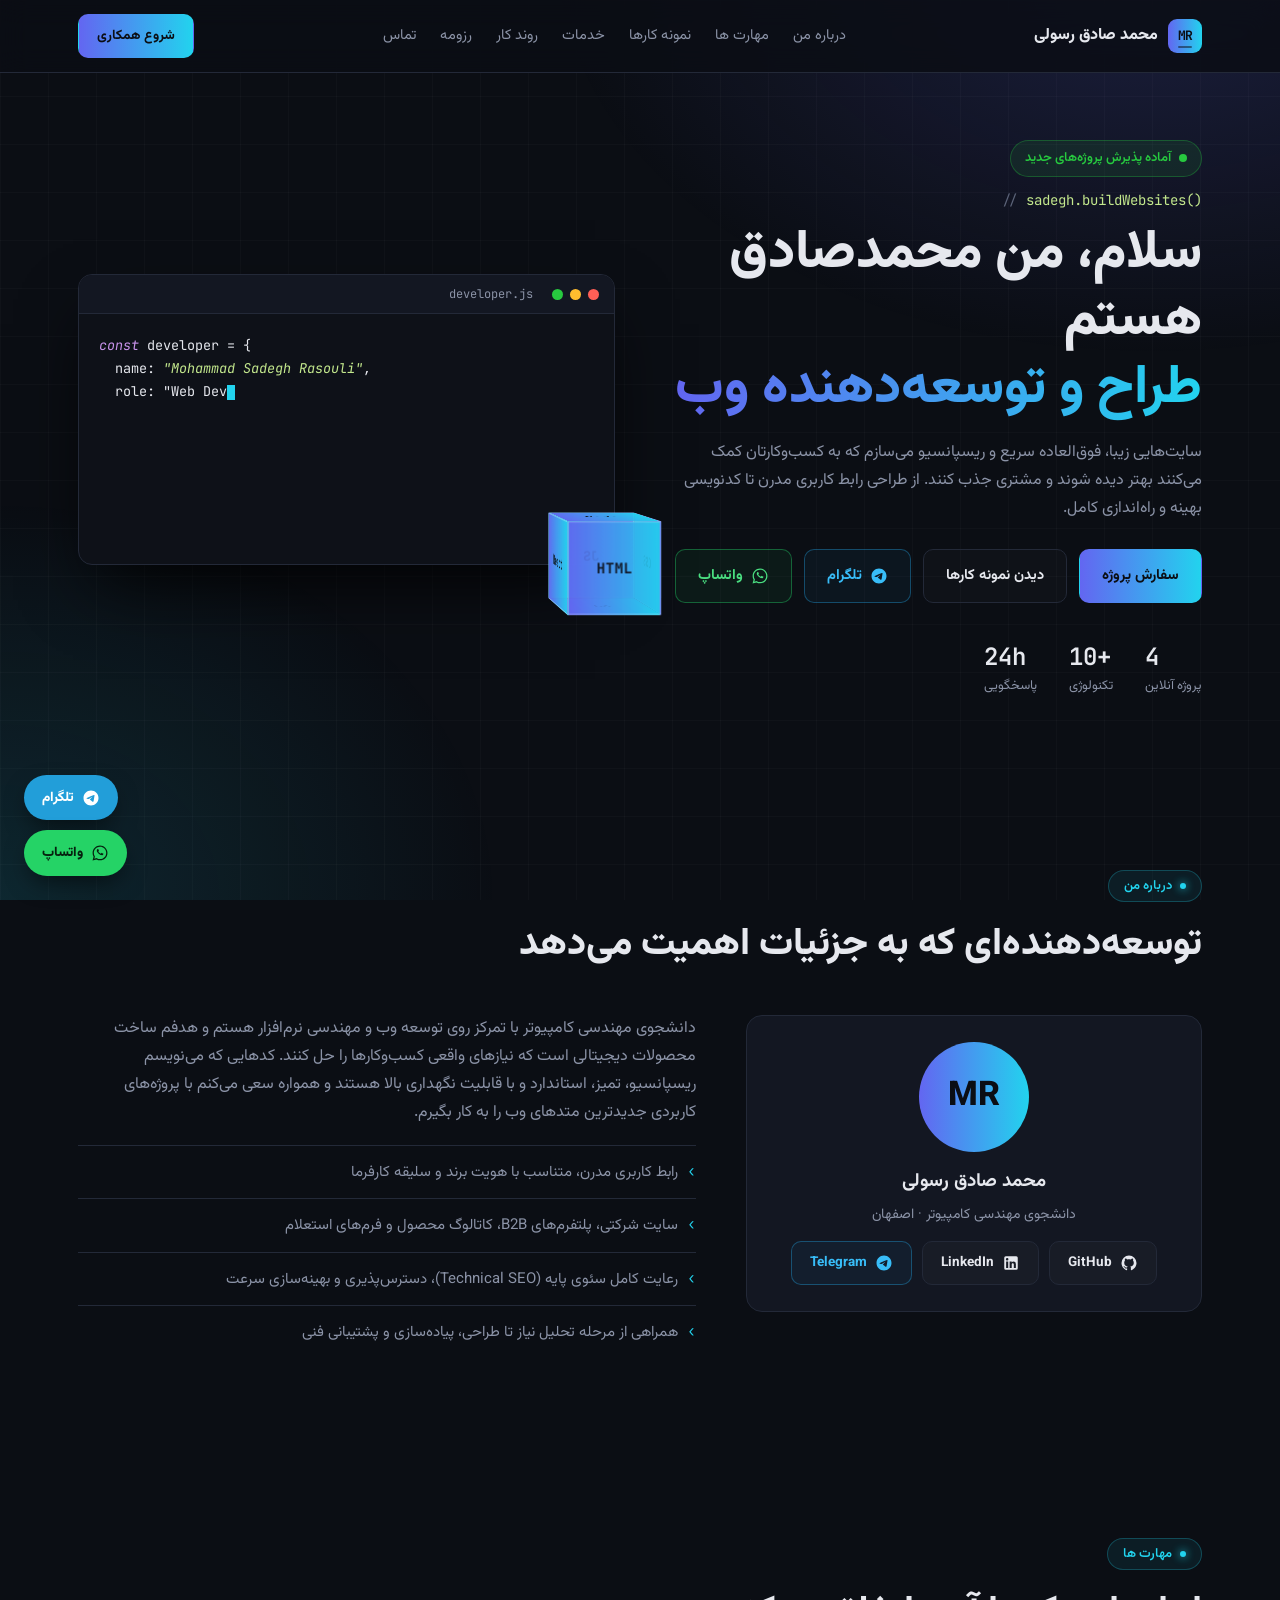
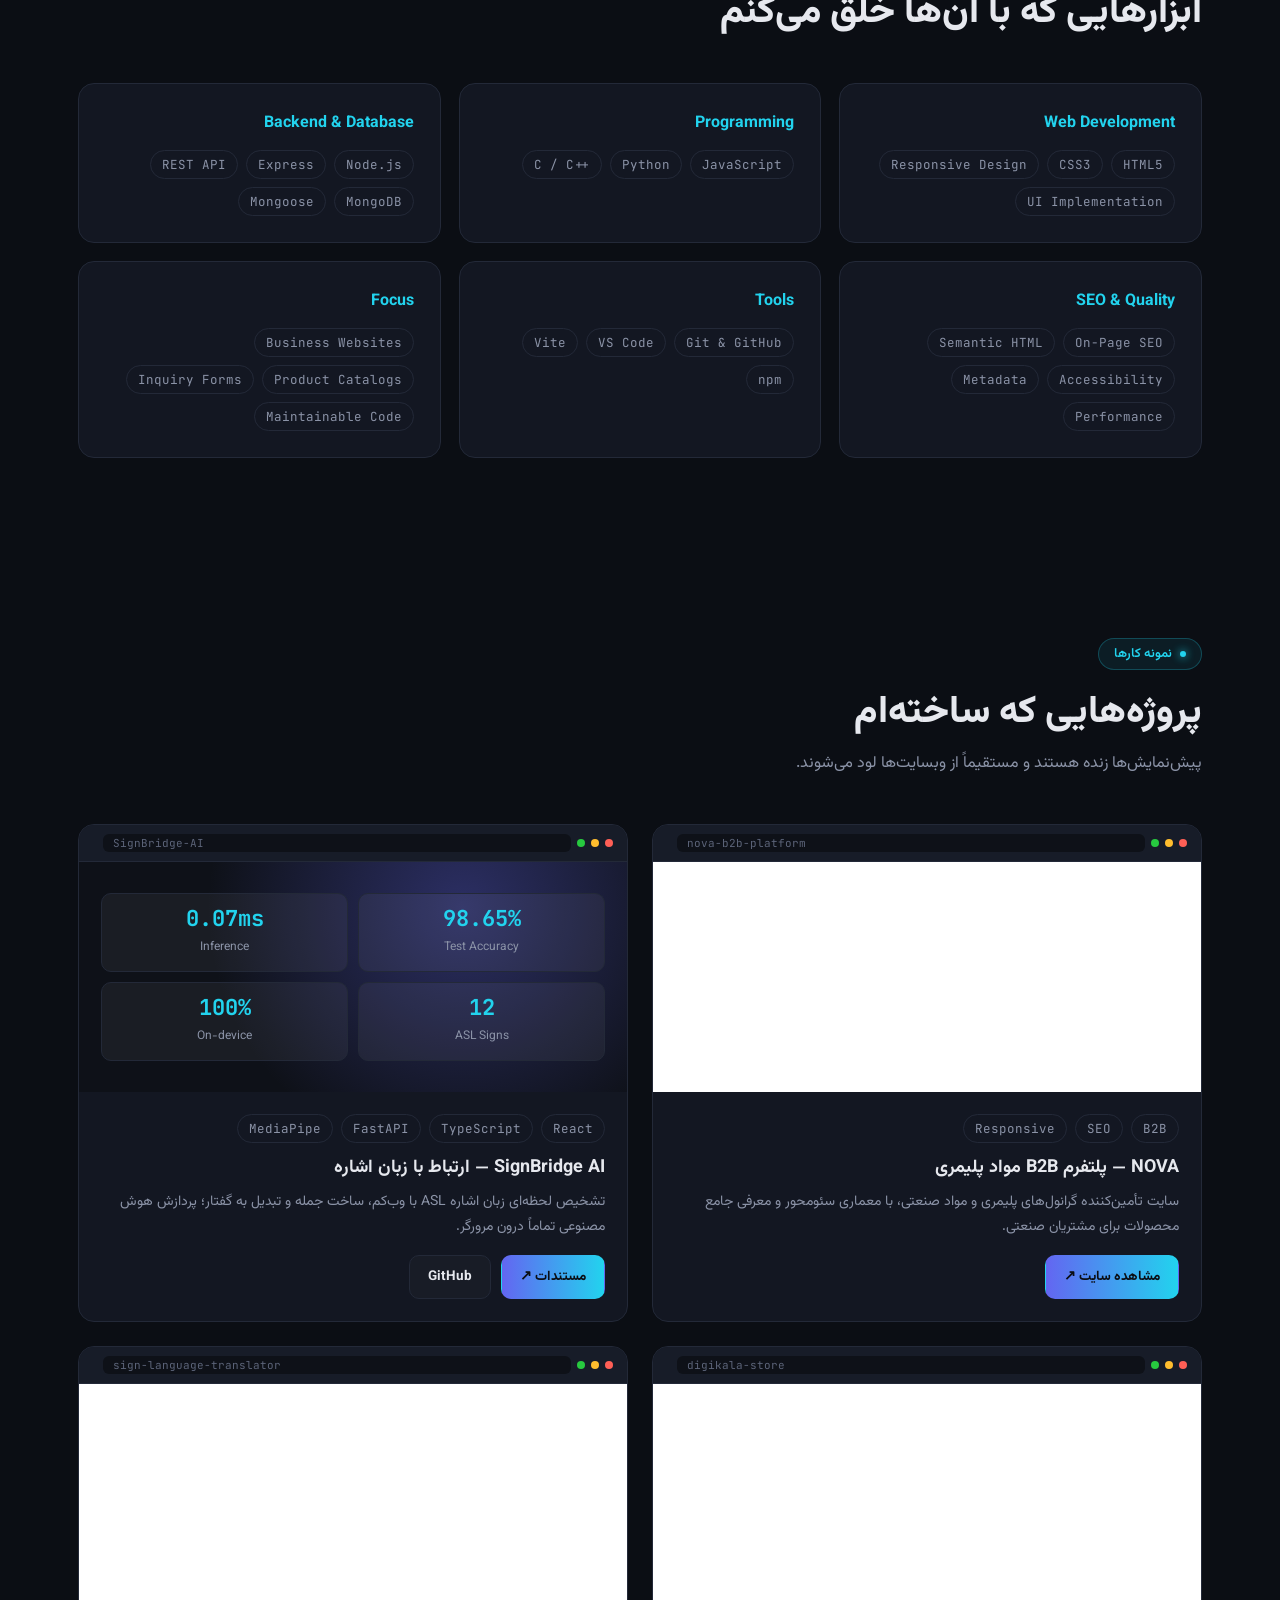
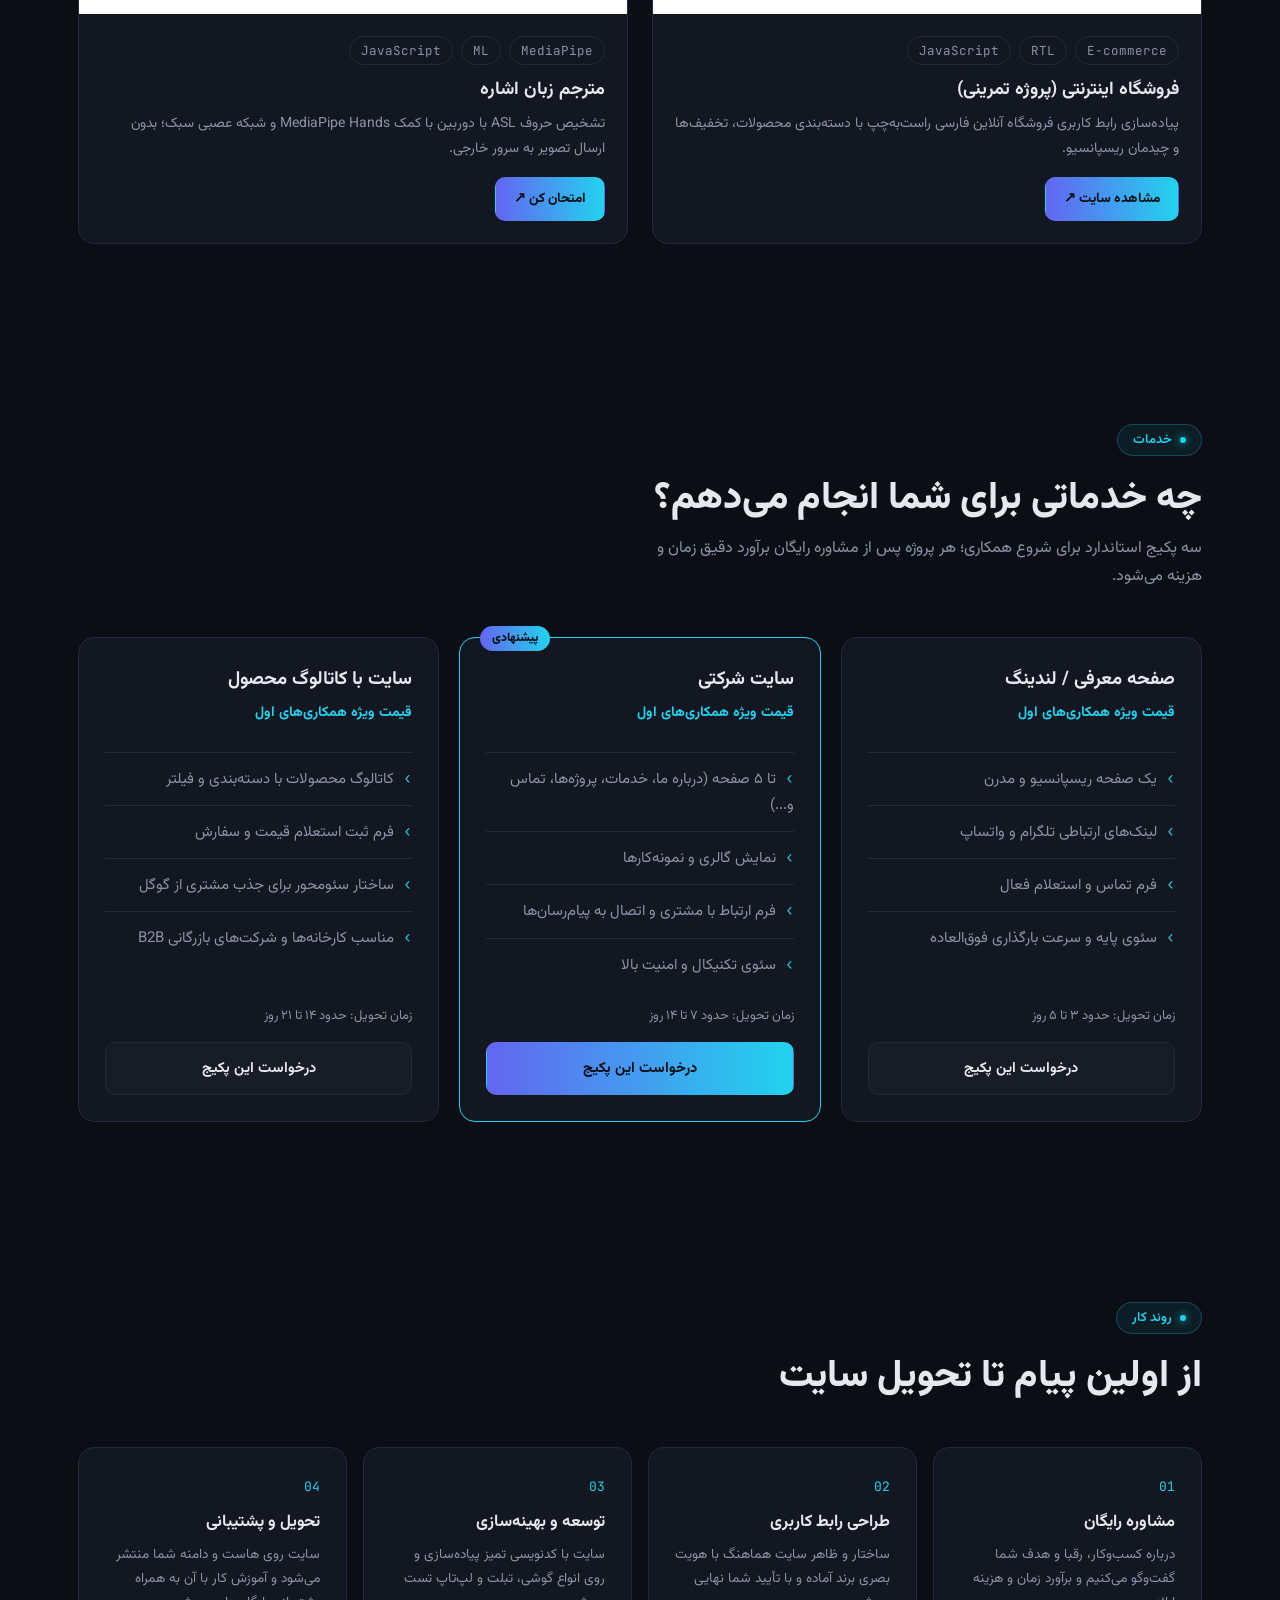
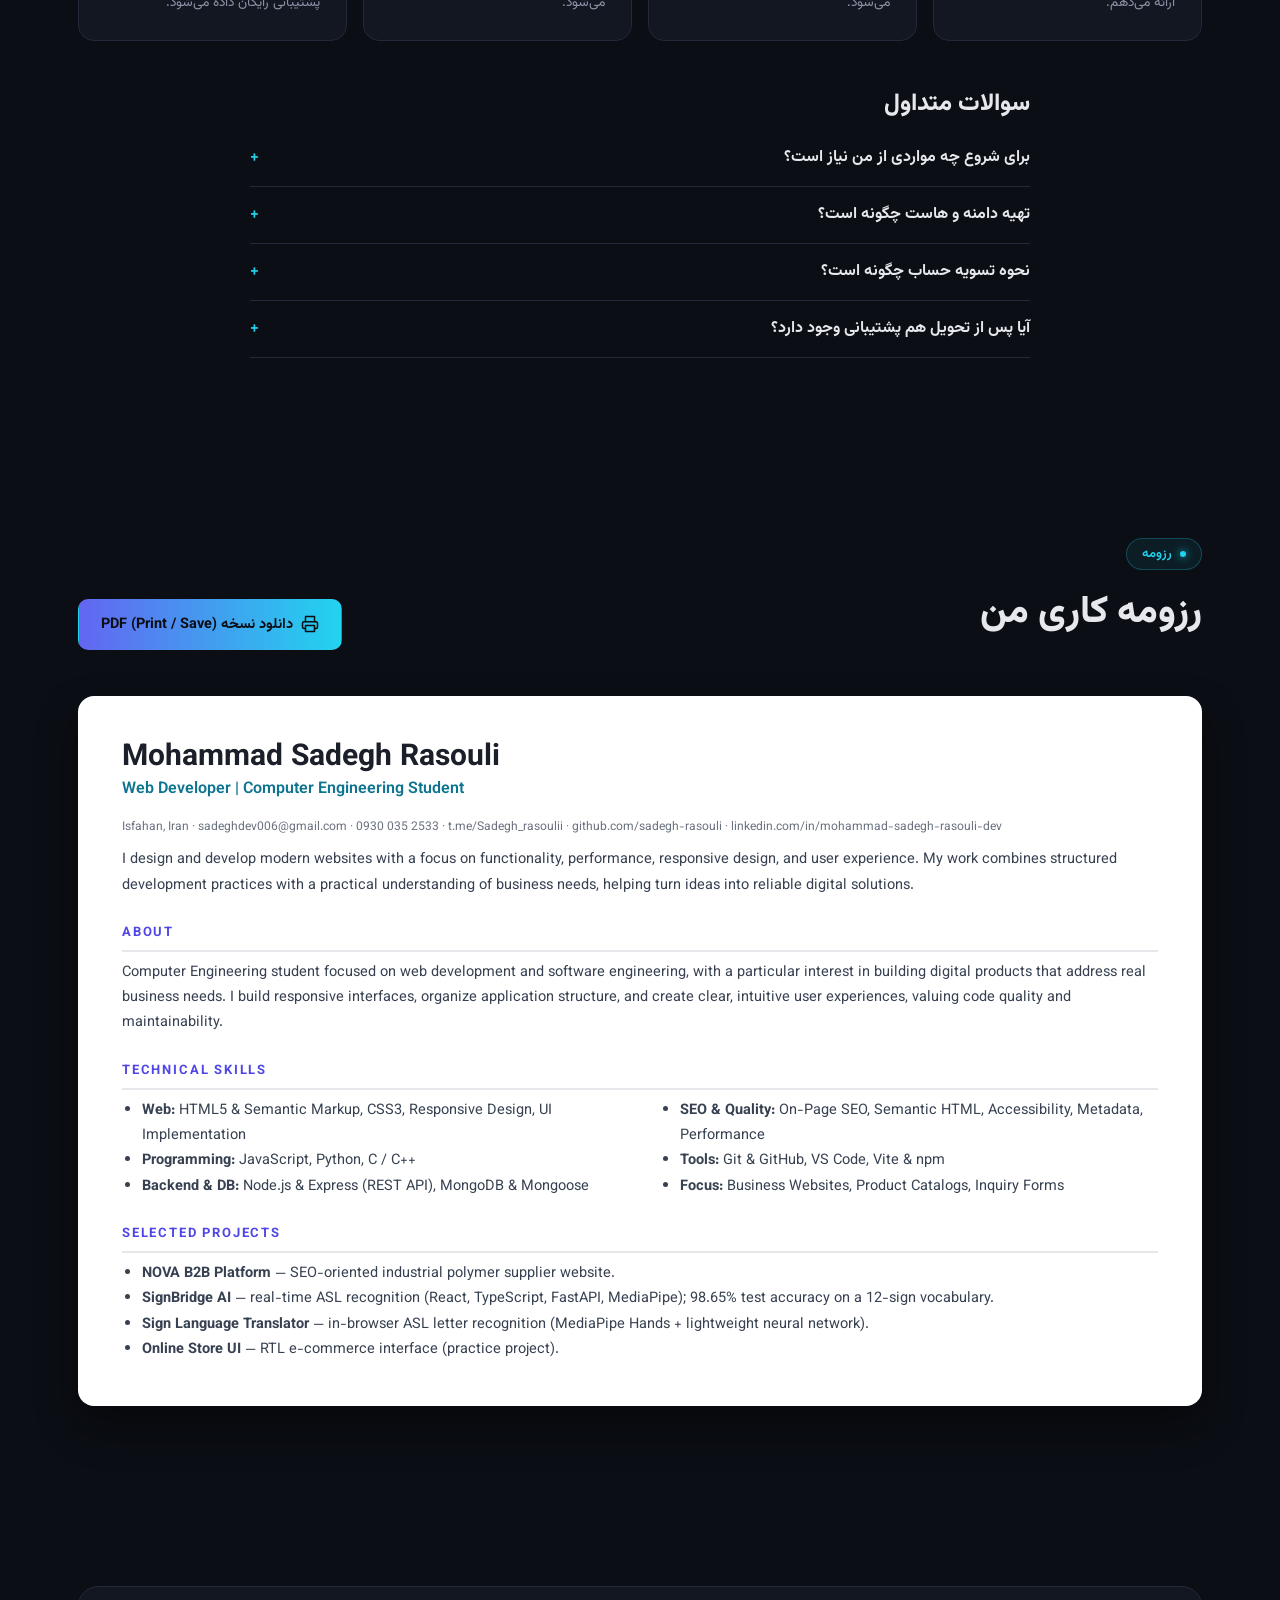
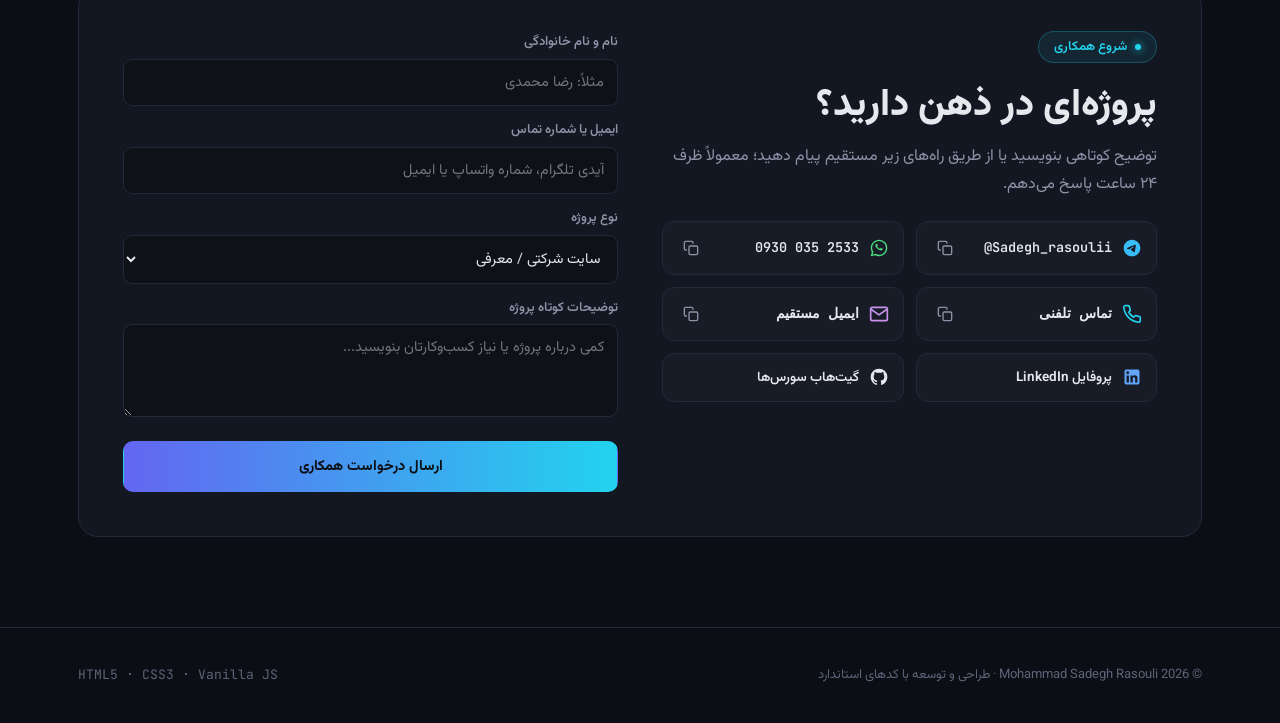
==== commit 20bad53f: "Configure domain sadeghrasouli.ir" ====
--- a/index.html
+++ b/index.html
@@ -17,8 +17,8 @@
   <meta property="og:type" content="website">
   <meta property="og:title" content="Mohammad Sadegh Rasouli — Web Developer">
   <meta property="og:description" content="طراحی و توسعه وبسایت ریسپانسیو و سئومحور برای کسبوکارها — اصفهان">
-  <meta property="og:url" content="https://sadegh-rasouli.github.io/">
-  <meta property="og:image" content="https://sadegh-rasouli.github.io/images/og.jpg">
+  <meta property="og:url" content="https://sadeghrasouli.ir/">
+  <meta property="og:image" content="https://sadeghrasouli.ir/images/og.jpg">
   <meta name="twitter:card" content="summary_large_image">
 
   <!-- Google Fonts -->
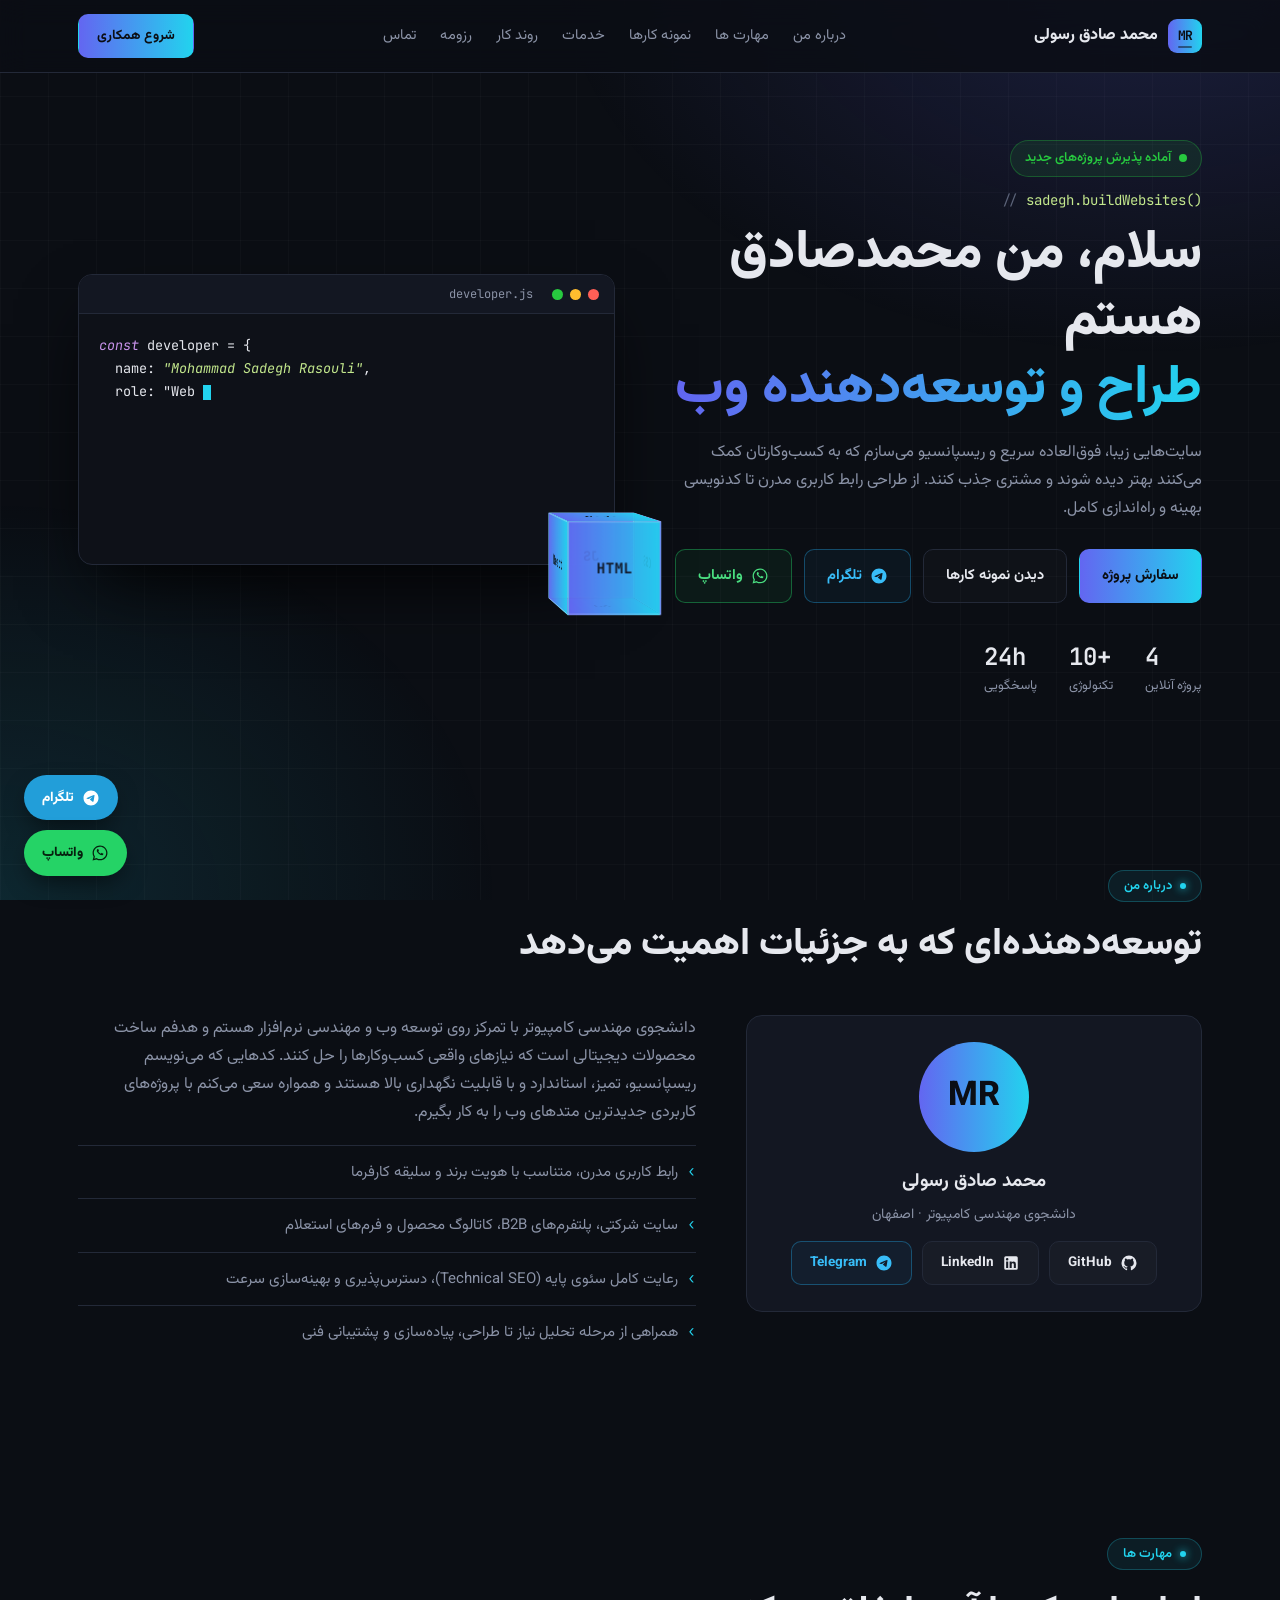
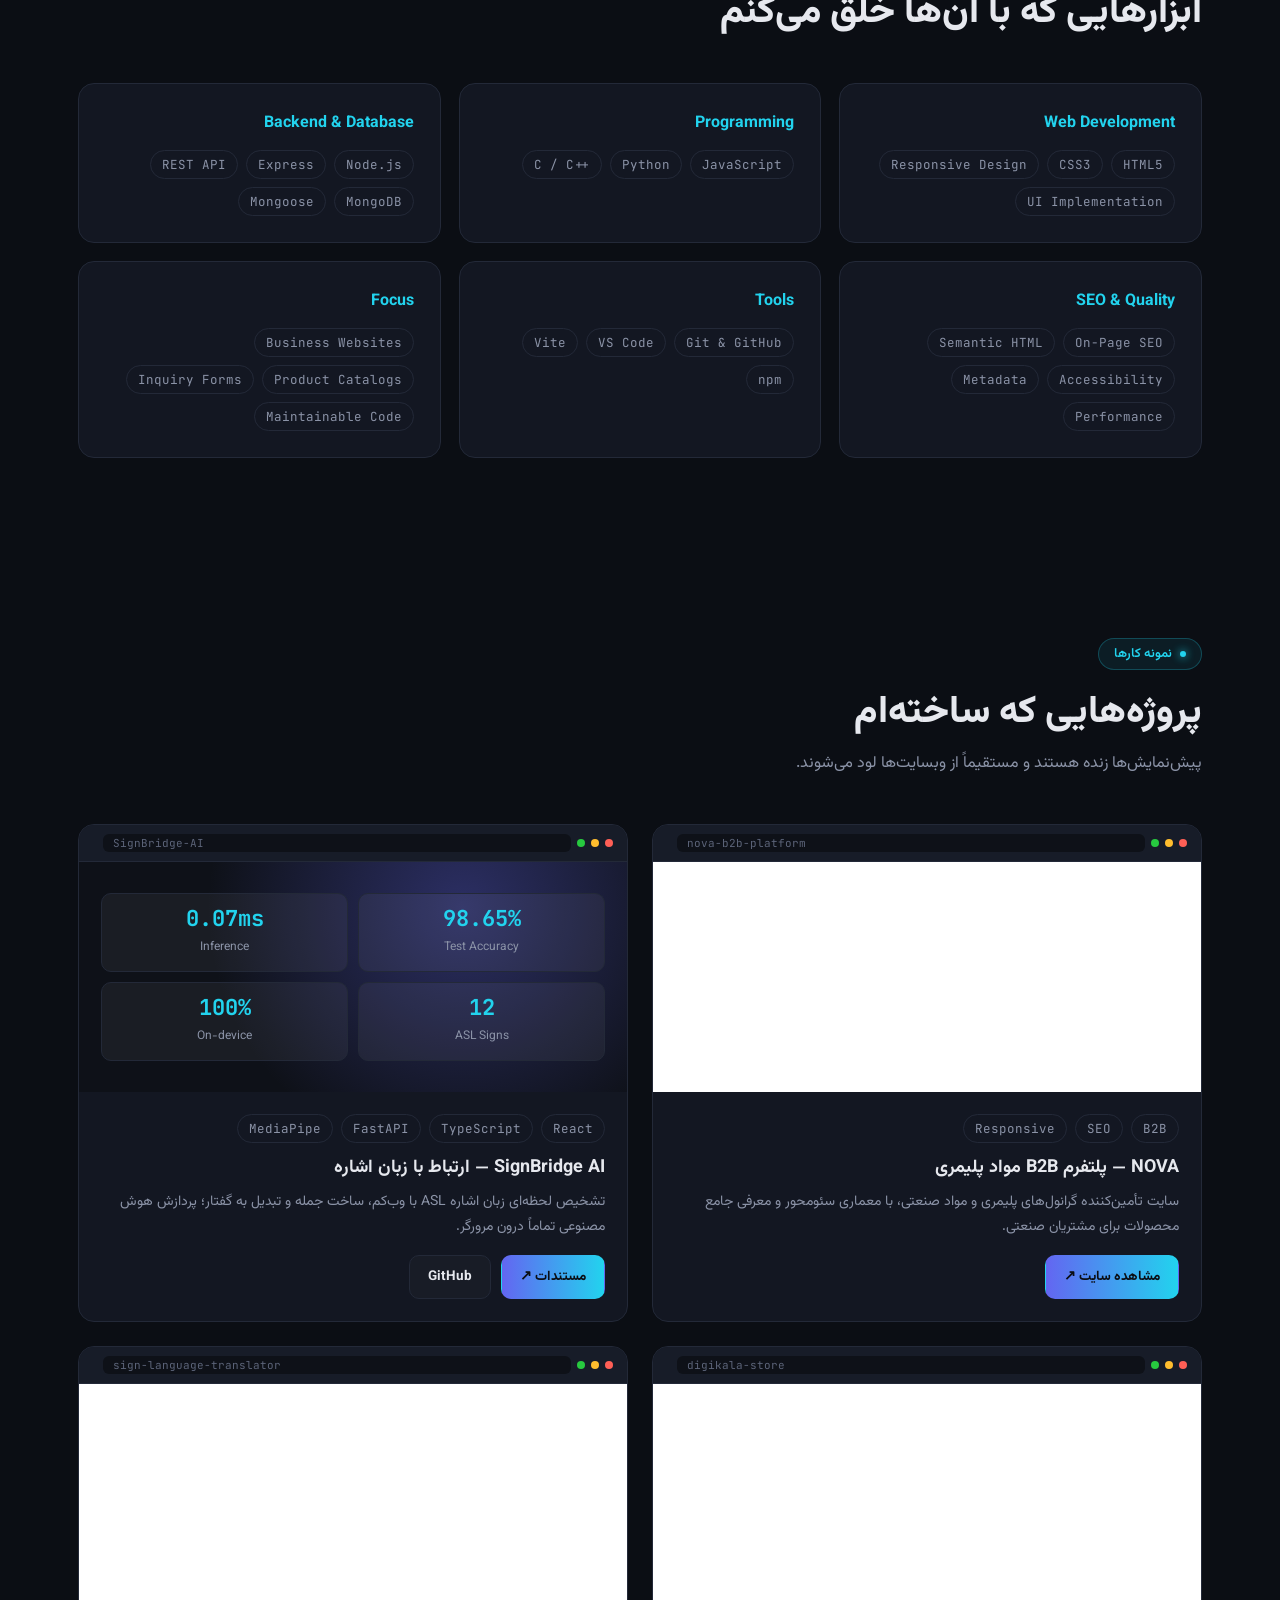
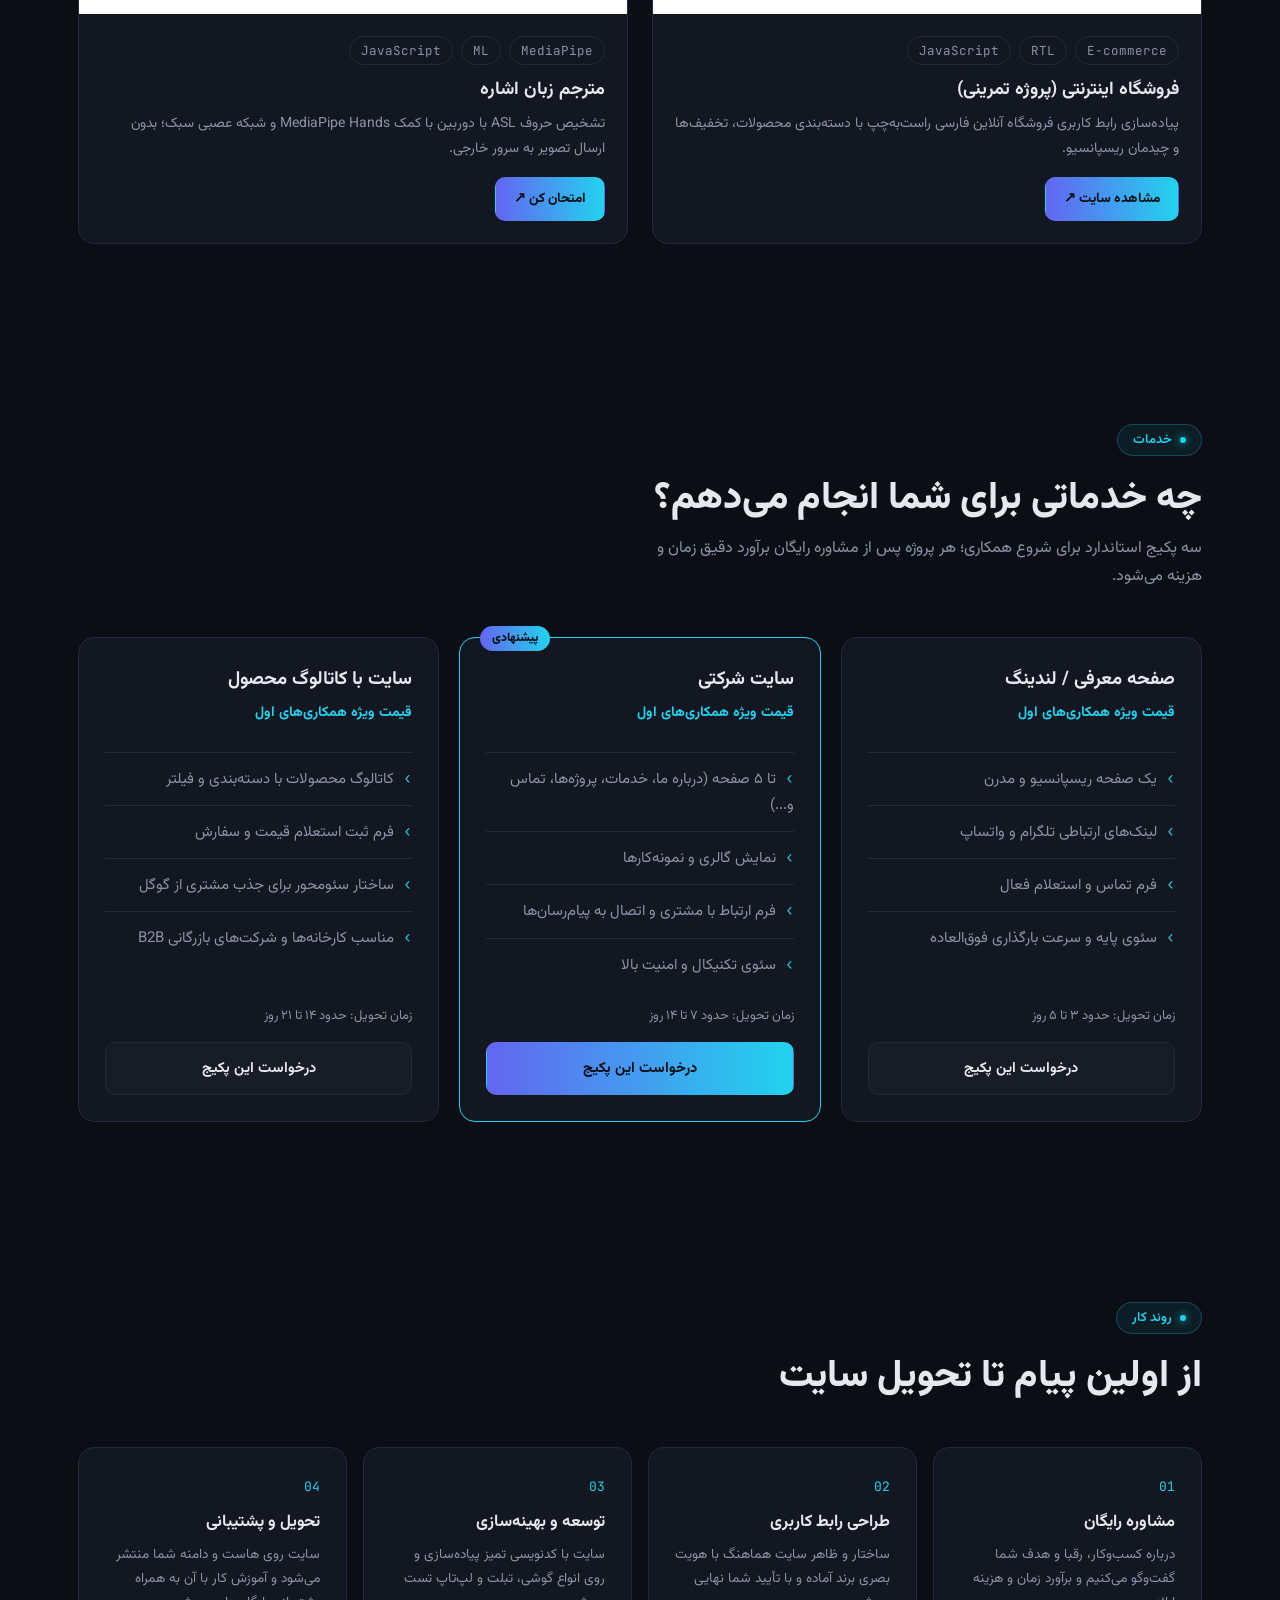
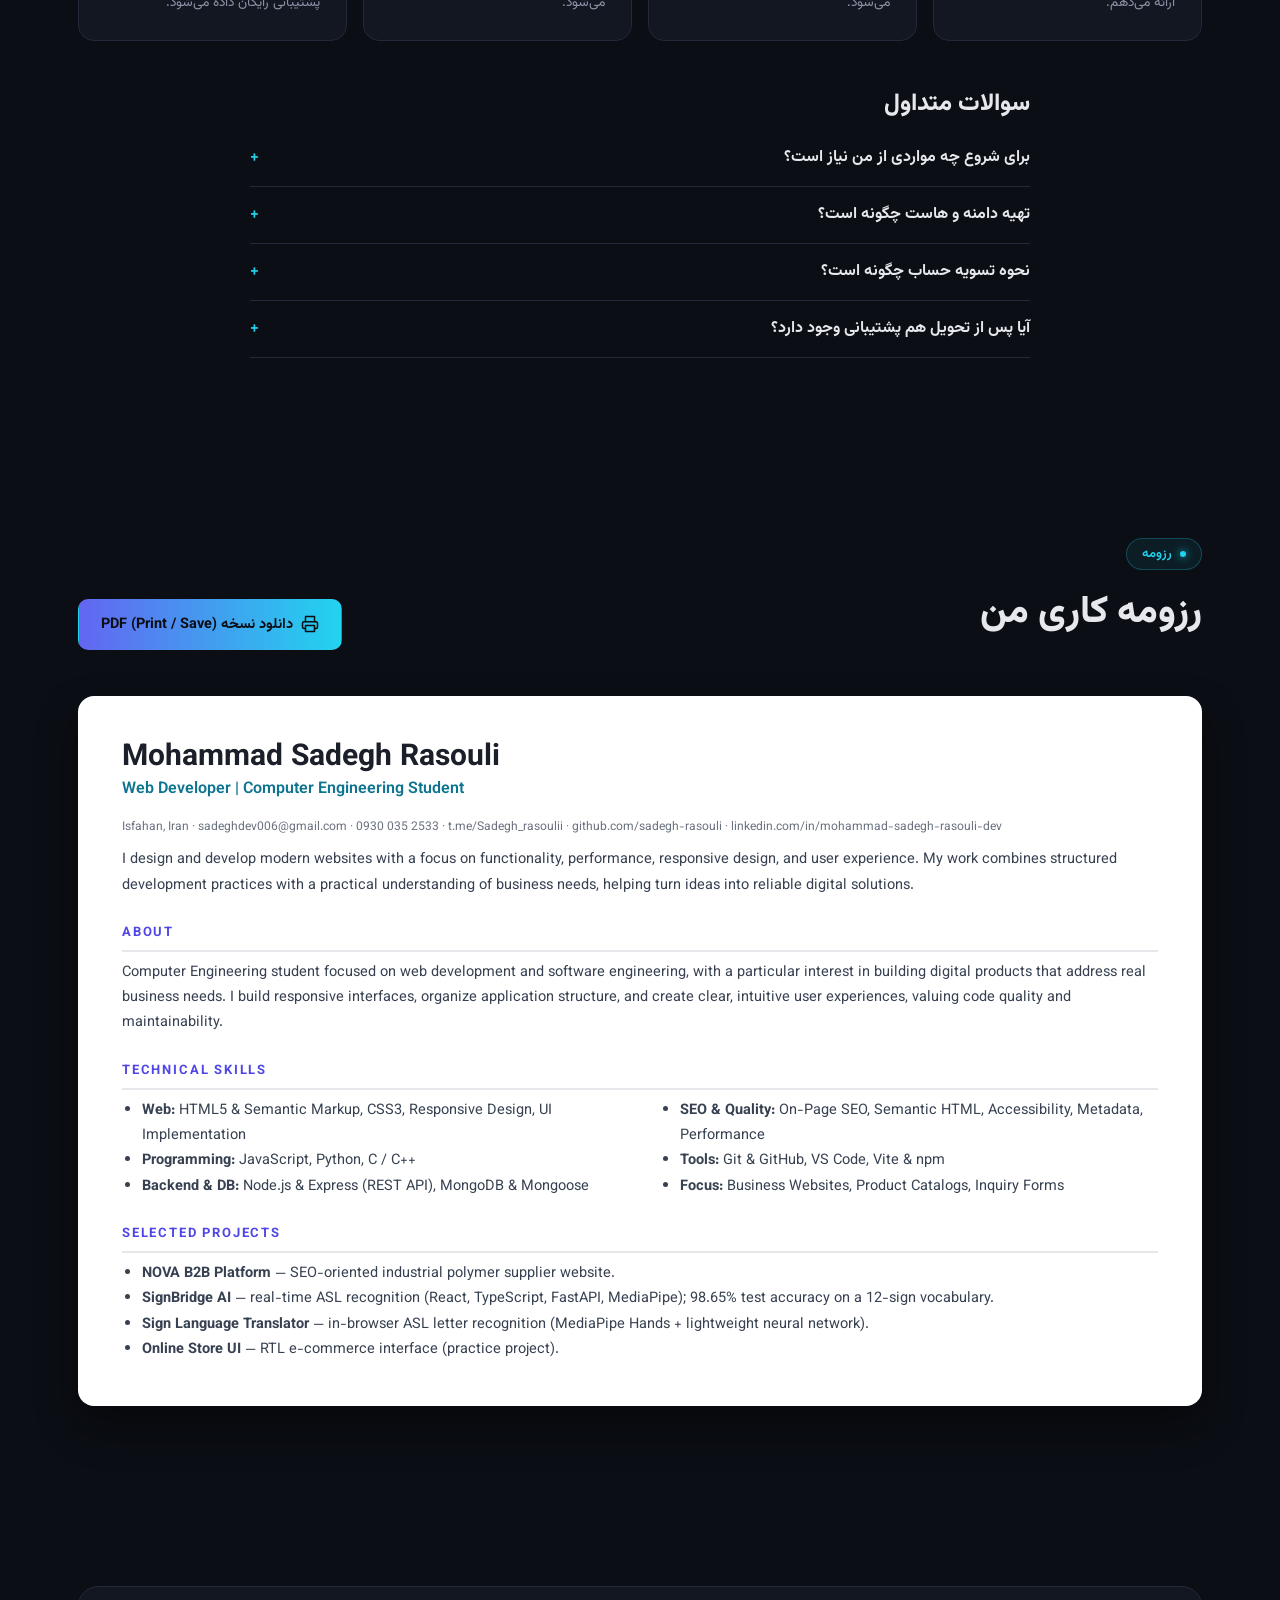
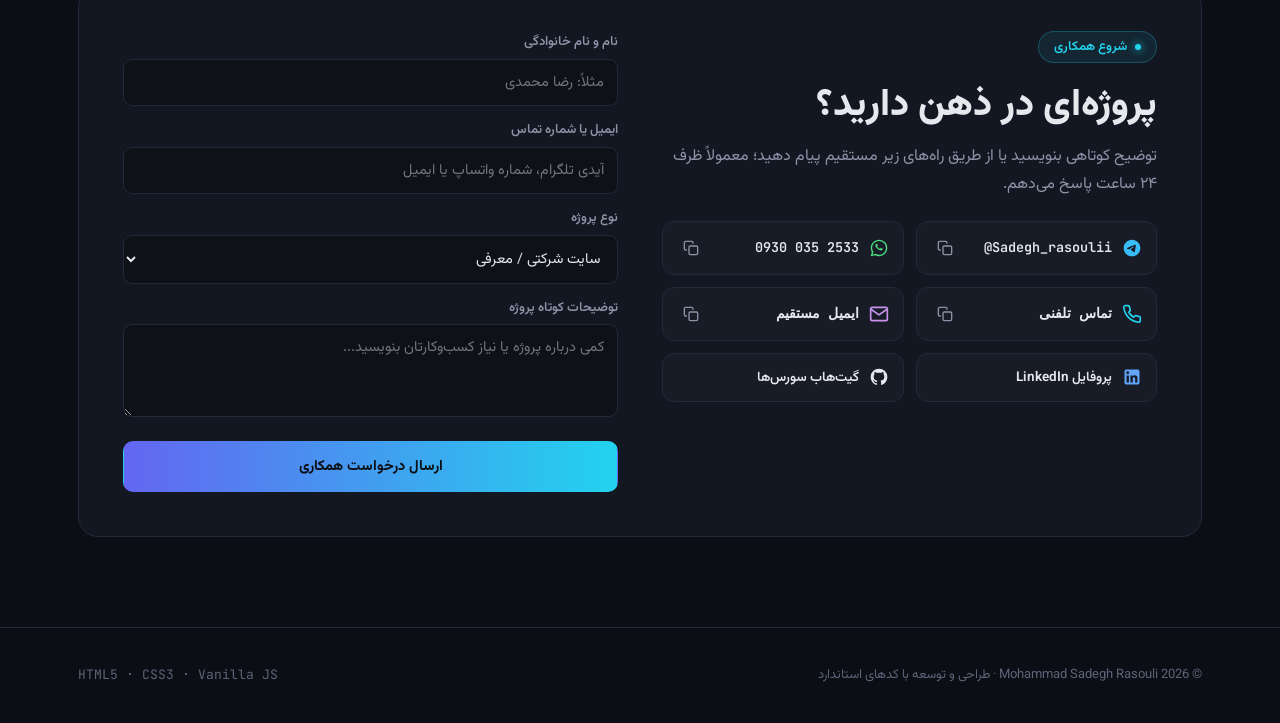
==== commit 585efc81: "Add Schema.org Person structured data for SEO" ====
--- a/index.html
+++ b/index.html
@@ -30,6 +30,28 @@
 
   <!-- Custom Stylesheet -->
   <link rel="stylesheet" href="css/style.css">
+
+  <!-- Schema.org JSON-LD Structured Data for Google Personal SEO -->
+  <script type="application/ld+json">
+  {
+    "@context": "https://schema.org",
+    "@type": "Person",
+    "name": "محمد صادق رسولی",
+    "alternateName": [
+      "Mohammad Sadegh Rasouli",
+      "صادق رسولی",
+      "Sadegh Rasouli"
+    ],
+    "url": "https://sadeghrasouli.ir/",
+    "jobTitle": "Web Developer",
+    "sameAs": [
+      "https://github.com/sadegh-rasouli",
+      "https://www.linkedin.com/in/mohammad-sadegh-rasouli-dev/",
+      "https://t.me/Sadegh_rasoulii"
+    ],
+    "description": "محمد صادق رسولی — طراح و توسعه‌دهنده وب و دانشجوی مهندسی کامپیوتر. طراحی سایت‌های واکنش‌گرا و مدرن."
+  }
+  </script>
 
   <!-- Main JavaScript File (Deferred) -->
   <script src="js/main.js" defer></script>
